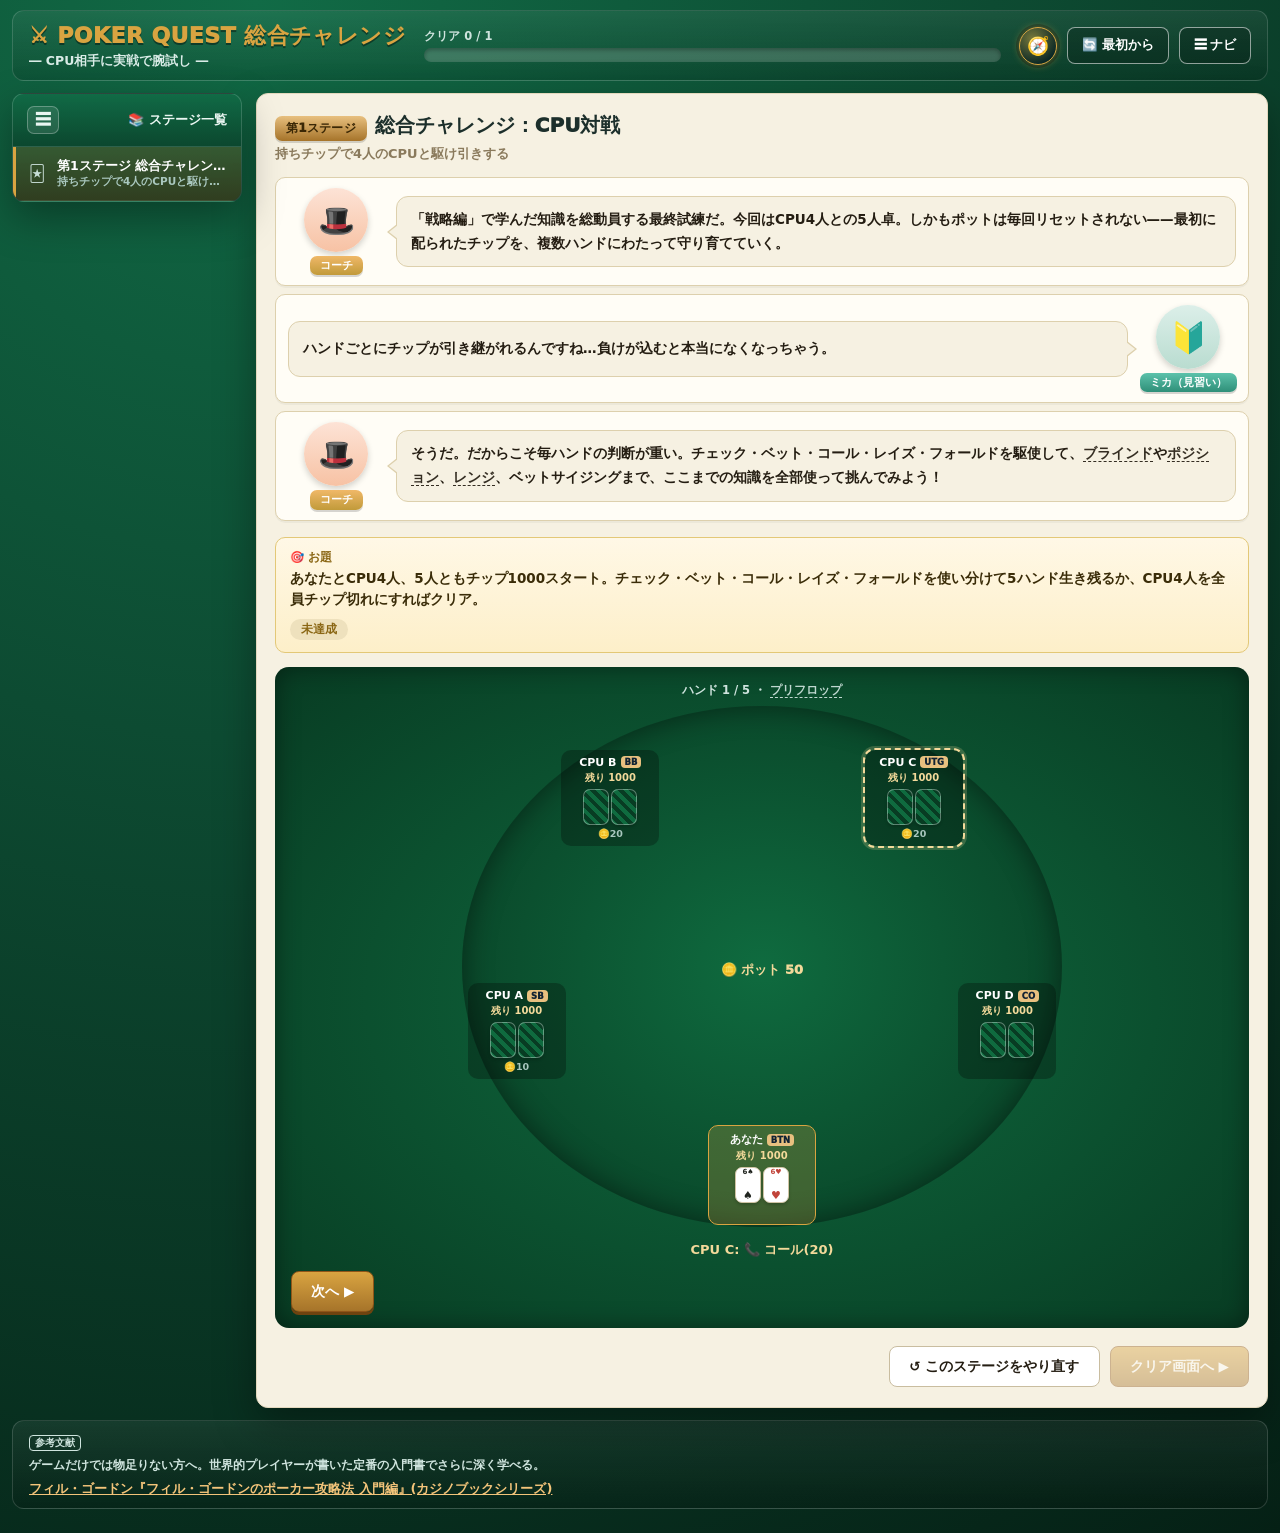
==== challenge/index.html @ eb6bc630 "fix: 手動でのフォルダ再構成に合わせて各ページのリンクを修正 rules.html→rules/index.html、strategy.html→strategy/strategy.html、 c" ====
<!DOCTYPE html>
<html lang="ja">
<head>
<meta charset="UTF-8">
<meta name="viewport" content="width=device-width, initial-scale=1.0">
<title>POKER QUEST ― 総合チャレンジ：CPU対戦 ―</title>
<!-- Google tag (gtag.js) -->
<script async src="https://www.googletagmanager.com/gtag/js?id=G-9RTQCP2HXM"></script>
<script>
  window.dataLayer = window.dataLayer || [];
  function gtag(){dataLayer.push(arguments);}
  gtag('js', new Date());
  gtag('config', 'G-9RTQCP2HXM');
</script>
<style>
*,*::before,*::after{box-sizing:border-box;margin:0;padding:0}
html{-webkit-text-size-adjust:100%;text-size-adjust:100%}
html,body{max-width:100vw;overflow-x:hidden}
:root{
  --bg1:#0d4b32;--bg2:#116b46;--bg3:#052015;
  --paper:#f6f1e2;--paper2:#fffdf6;--ink:#241d12;--muted:#8a7a5c;--line:#ddd0ad;
  --gold:#d9a441;--gold-dark:#a6742a;
  --felt:#0f6b3f;--felt-dark:#083c23;
  --ok:#2f9e5c;--ok-bg:#e6f5ec;--ok-bd:#8fd1ab;
  --ng:#c8433f;--ng-bg:#fbe9e8;--ng-bd:#e79a97;
  --cred:#c1443a;--cblack:#20241f;
  --shadow:0 16px 40px rgba(0,0,0,.35);
  --r:10px;--f:system-ui,-apple-system,"Hiragino Sans","Yu Gothic",sans-serif;
}
body{font-family:var(--f);color:var(--ink);font-weight:600;min-height:100vh;
  background:radial-gradient(circle at 20% 0%,var(--bg2) 0,var(--bg1) 40%,var(--bg3) 100%);}
.app-shell{min-height:100vh;display:flex;flex-direction:column;gap:12px;padding:10px 12px 24px;}

/* Header */
.game-header{display:flex;align-items:center;gap:18px;flex-wrap:wrap;color:#fff;padding:10px 16px;
  background:linear-gradient(180deg,rgba(255,255,255,.06),rgba(0,0,0,.14));border-radius:12px;border:1px solid rgba(255,255,255,.15)}
.brand{display:flex;flex-direction:column;gap:2px;min-width:220px}
.brand-title{font-size:22px;font-weight:950;letter-spacing:.02em;color:var(--gold);text-shadow:0 2px 0 rgba(0,0,0,.4)}
.brand-sub{font-size:12.5px;font-weight:800;color:#d9ece7}
.head-progress-wrap{flex:1;min-width:160px;display:flex;flex-direction:column;gap:4px}
.head-progress-label{font-size:11.5px;color:#cfe4de;font-weight:800}
.head-progress{height:14px;background:rgba(255,255,255,.18);border-radius:999px;overflow:hidden;box-shadow:inset 0 2px 4px rgba(0,0,0,.3)}
.head-progress-fill{height:100%;width:0;background:linear-gradient(90deg,#f3c47a,var(--gold-dark));border-radius:999px;transition:width .4s}
.head-reset{padding:9px 14px;border:1.5px solid rgba(255,255,255,.55);border-radius:8px;background:rgba(0,0,0,.2);color:#fff;font-size:12.5px;font-weight:800;cursor:pointer;white-space:nowrap}
.head-reset:hover{background:rgba(255,255,255,.12)}
a.head-reset{text-decoration:none;display:inline-flex;align-items:center}
.head-reset.home-badge{width:38px;height:38px;padding:0;border-radius:50%;justify-content:center;background:radial-gradient(circle at 35% 30%, rgba(217,164,65,.5), rgba(10,40,38,1) 75%);border:1.5px solid var(--gold);box-shadow:0 0 0 3px rgba(0,0,0,.25),0 0 10px -2px var(--gold);font-size:18px}
.head-reset.home-badge:hover{box-shadow:0 0 0 3px rgba(0,0,0,.25),0 0 16px 0 var(--gold);background:rgba(0,0,0,.12);transform:translateY(-2px) scale(1.07)}

/* Header actions (home badge / reset / nav toggle) */
.header-actions{display:flex;align-items:center;gap:10px;margin-left:auto;flex-shrink:0}

/* Layout — off-canvas drawer pattern shared with the other quest games */
.game-layout{display:grid;grid-template-columns:230px minmax(0,1fr);gap:14px;align-items:start;transition:grid-template-columns .25s ease}
.side-backdrop{display:none}

/* Sidebar */
.side-panel{background:linear-gradient(180deg,rgba(17,107,70,.92),rgba(5,32,21,.95));border:1px solid rgba(255,255,255,.16);
  border-radius:12px;box-shadow:var(--shadow);overflow:hidden;position:sticky;top:10px;transition:width .25s ease}
.side-head{padding:12px 14px;font-size:13px;font-weight:900;color:#eaf6f2;border-bottom:1px solid rgba(255,255,255,.14);
  display:flex;align-items:center;gap:8px;min-height:20px}
.side-head-text{white-space:nowrap}
.side-toggle{width:32px;height:28px;border:1px solid rgba(255,255,255,.28);border-radius:7px;background:rgba(255,255,255,.10);
  color:#eaf6f2;font-weight:950;font-size:16px;cursor:pointer;line-height:1;flex-shrink:0}
.side-list{display:flex;flex-direction:column}
.side-item{display:flex;align-items:center;gap:10px;padding:11px 14px;border-bottom:1px solid rgba(255,255,255,.09);
  color:#c8ded7;cursor:pointer;user-select:none;touch-action:manipulation;min-width:0}
.side-item:hover{background:rgba(255,255,255,.06)}
.side-item.active{background:rgba(217,164,65,.2);box-shadow:inset 3px 0 0 var(--gold)}
.side-item.locked{opacity:.45;cursor:not-allowed}
.side-icon{font-size:16px;width:20px;text-align:center;flex-shrink:0}
.side-text{min-width:0}
.side-main{font-size:12.5px;font-weight:900;line-height:1.3;color:#fff;white-space:nowrap;overflow:hidden;text-overflow:ellipsis}
.side-sub{font-size:10.5px;color:#a9c7be;margin-top:1px;white-space:nowrap;overflow:hidden;text-overflow:ellipsis}

/* collapsed (icon-rail / off-canvas) state, toggled via #app-shell.side-collapsed */
.app-shell.side-collapsed .game-layout{grid-template-columns:64px minmax(0,1fr)}
.app-shell.side-collapsed .side-panel{width:64px}
.app-shell.side-collapsed .side-head{justify-content:center;padding:8px 6px}
.app-shell.side-collapsed .side-head-text{display:none}
.app-shell.side-collapsed .side-item{justify-content:center;padding:11px 6px}
.app-shell.side-collapsed .side-item .side-text{display:none}

/* Desktop: sidebar always fully expanded regardless of toggle state */
@media(min-width:901px){
  .app-shell.side-collapsed .game-layout{grid-template-columns:230px minmax(0,1fr) !important}
  .app-shell.side-collapsed .side-panel{width:auto !important}
  .app-shell.side-collapsed .side-head{justify-content:space-between !important;padding:12px 14px !important}
  .app-shell.side-collapsed .side-head-text{display:block !important}
  .app-shell.side-collapsed .side-item{justify-content:flex-start !important;padding:11px 14px !important}
  .app-shell.side-collapsed .side-item .side-text{display:block !important}
}
/* Tablet: collapsed = icon rail */
@media(max-width:900px){
  .game-layout{grid-template-columns:64px minmax(0,1fr);gap:8px}
  .app-shell:not(.side-collapsed) .game-layout{grid-template-columns:210px minmax(0,1fr)}
  .side-panel{position:sticky;top:8px}
}
/* Mobile: collapsed = fully hidden off-canvas drawer */
@media(max-width:700px){
  .game-layout{grid-template-columns:1fr}
  .app-shell.side-collapsed .game-layout,
  .app-shell:not(.side-collapsed) .game-layout{grid-template-columns:1fr}
  .side-panel{position:fixed;top:0;left:0;width:min(82vw,300px);height:100vh;height:100dvh;
    border-radius:0;transform:translateX(-100%);transition:transform .25s ease;
    box-shadow:10px 0 30px rgba(0,0,0,.45);overflow-y:auto;z-index:80}
  .app-shell.side-collapsed .side-panel{transform:translateX(-100%)}
  .app-shell:not(.side-collapsed) .side-panel{transform:translateX(0)}
  .side-backdrop{display:none;position:fixed;inset:0;background:rgba(6,12,18,.55);z-index:70}
  .app-shell:not(.side-collapsed) .side-backdrop{display:block}
  .game-header{padding:8px 12px}
}

/* Main area */
.main-area{background:var(--paper);border:1px solid #e3d8bd;border-radius:12px;padding:18px 18px 20px;box-shadow:var(--shadow);min-height:520px}
.chapter-head{margin-bottom:12px}
.chapter-badge{display:inline-block;background:linear-gradient(#e8c07f,var(--gold-dark));color:#3a2705;border-radius:7px;
  padding:4px 11px;font-size:12px;font-weight:950;letter-spacing:.02em;margin-right:8px;box-shadow:0 2px 0 rgba(0,0,0,.15)}
.chapter-title{display:inline;font-size:20px;font-weight:950;color:#1c2f2b}
.chapter-sub{font-size:13px;color:var(--muted);margin-top:4px;font-weight:700}

/* Dialogue */
.dialogue-scene{display:flex;flex-direction:column;gap:8px;margin:14px 0 16px}
.dialog-row{display:grid;grid-template-columns:96px minmax(0,1fr);gap:12px;align-items:stretch;border:1px solid var(--line);background:var(--paper2);border-radius:10px;padding:10px 12px;box-shadow:0 2px 0 rgba(0,0,0,.04)}
.dialog-row.right{grid-template-columns:minmax(0,1fr) 96px}
.dialog-row.right .dialog-character{order:2}
.dialog-row.right .dialog-bubble{order:1}
.dialog-character{display:flex;flex-direction:column;align-items:center;justify-content:center;gap:4px;min-width:0}
.dialog-avatar{width:64px;height:64px;border-radius:50%;display:flex;align-items:center;justify-content:center;font-size:30px;box-shadow:0 3px 6px rgba(0,0,0,.18);flex-shrink:0}
.dialog-avatar.coach{background:linear-gradient(#fde3d6,#f7c2a4)}
.dialog-avatar.stu{background:linear-gradient(#dcefe9,#b9dcd0)}
.dialog-name{padding:3px 10px;border-radius:7px;color:#fff;font-weight:900;font-size:11px;line-height:1.2;box-shadow:0 2px 0 rgba(0,0,0,.16);white-space:nowrap;text-align:center}
.dialog-name.coach{background:linear-gradient(#f0b868,#c19a3a)}
.dialog-name.stu{background:linear-gradient(#5cc2ab,#2f8f78)}
.dialog-bubble{position:relative;align-self:center;background:var(--paper);border:1px solid var(--line);border-radius:12px;padding:11px 14px;color:var(--ink);font-size:13.5px;line-height:1.75;font-weight:700;min-height:56px;display:flex;flex-direction:column;justify-content:center}
.dialog-bubble::before{content:"";position:absolute;left:-10px;top:50%;transform:translateY(-50%);width:0;height:0;border-top:8px solid transparent;border-bottom:8px solid transparent;border-right:10px solid var(--line)}
.dialog-bubble::after{content:"";position:absolute;left:-8px;top:50%;transform:translateY(-50%);width:0;height:0;border-top:7px solid transparent;border-bottom:7px solid transparent;border-right:9px solid var(--paper)}
.dialog-row.right .dialog-bubble::before{left:auto;right:-10px;border-right:0;border-left:10px solid var(--line)}
.dialog-row.right .dialog-bubble::after{left:auto;right:-8px;border-right:0;border-left:9px solid var(--paper)}
@media (max-width:700px){
  .dialog-row,.dialog-row.right{grid-template-columns:74px minmax(0,1fr);padding:8px;gap:8px}
  .dialog-row.right .dialog-character{order:0}
  .dialog-row.right .dialog-bubble{order:1}
  .dialog-avatar{width:52px;height:52px;font-size:24px}
  .dialog-name{font-size:9.5px;padding:3px 7px}
  .dialog-bubble{font-size:13px;padding:9px 11px;min-height:0}
  .dialog-row.right .dialog-bubble::before{left:-10px;right:auto;border-left:0;border-right:10px solid var(--line)}
  .dialog-row.right .dialog-bubble::after{left:-8px;right:auto;border-left:0;border-right:9px solid var(--paper)}
}

/* Mission box */
.mission-box{background:linear-gradient(180deg,#fff8e6,#fdefc9);border:1px solid #e3c877;border-radius:10px;padding:12px 14px;margin-bottom:14px}
.mission-label{font-size:11.5px;font-weight:950;color:#8a6614;margin-bottom:3px}
.mission-text{font-size:13.5px;color:#3a2c08;font-weight:700;line-height:1.6}
.mission-status{display:inline-block;margin-top:8px;padding:3px 11px;border-radius:999px;font-size:11.5px;font-weight:900;
  background:#eee1bd;color:#8a6614}
.mission-status.ok{background:var(--ok-bg);color:var(--ok);border:1px solid var(--ok-bd)}

/* Stage nav / buttons */
.stage-nav{display:flex;justify-content:flex-end;gap:10px;margin-top:18px;flex-wrap:wrap}
.btn{border:1px solid #c9bda0;background:#fff;border-radius:8px;padding:.65rem 1.2rem;font-size:13.5px;cursor:pointer;
  color:var(--ink);font-family:var(--f);font-weight:800;touch-action:manipulation;-webkit-tap-highlight-color:transparent}
.btn:hover{background:#f4efe0}
.btn:disabled{opacity:.4;cursor:not-allowed}
.btn-primary{background:linear-gradient(#d9a441,#a6742a);border-color:#8f5518;color:#fff;box-shadow:0 3px 0 #6f430f}
.btn-primary:hover{opacity:.92;background:linear-gradient(#d9a441,#a6742a)}
.btn-primary:disabled{opacity:.4;cursor:not-allowed;box-shadow:none}

/* Generic choice buttons (fold/continue, ending CTAs) */
.choice-list{display:flex;flex-wrap:wrap;gap:8px;margin-top:10px}

/* Playing cards */
.hand-row{display:flex;flex-wrap:wrap;gap:6px}
.hand-block{margin-bottom:10px}
.hand-label{font-size:11px;font-weight:900;color:var(--muted);margin-bottom:5px}
.pcard{width:48px;height:66px;background:#fff;border:1px solid #cfc4a4;border-radius:7px;box-shadow:0 2px 3px rgba(0,0,0,.18);
  display:flex;flex-direction:column;justify-content:space-between;padding:4px 5px;flex-shrink:0}
.pcard-corner{font-size:12px;font-weight:900;line-height:1}
.pcard-suit-big{font-size:22px;text-align:center;line-height:1}
.pcard.red{color:var(--cred)}
.pcard.black{color:var(--cblack)}

/* CPU battle table */
.table-felt{background:radial-gradient(ellipse at center, var(--felt) 0%, var(--felt-dark) 100%);border-radius:14px;padding:16px;box-shadow:inset 0 0 24px rgba(0,0,0,.4)}
.table-felt .hand-label{color:#dff2e8}
.table-felt .pot-label{color:#f3d99a;font-size:13.5px;font-weight:950;margin-bottom:10px}
.table-felt .made-hand{color:#fff;font-size:13px;font-weight:800;margin-top:8px;background:rgba(0,0,0,.22);border-radius:8px;padding:8px 12px;display:inline-block}
.showdown-result{margin-top:10px;font-size:16px;font-weight:950;color:#fff}
.showdown-result.win{color:#8ef0b0}
.showdown-result.lose{color:#f19b96}
.showdown-result.tie{color:#f3d99a}
.step-note{font-size:13px;line-height:1.7;color:var(--ink);margin-top:10px}
.table-felt .step-note{color:#e5f2eb}
.pcard.back{background:repeating-linear-gradient(45deg,var(--felt),var(--felt) 4px,var(--felt-dark) 4px,var(--felt-dark) 8px);border-color:rgba(255,255,255,.35)}

/* Round table (persistent bankroll, 5-handed → heads-up as players bust).
   "you" is fixed at the bottom/front (angle=90°, nearest the viewer); the
   4 CPU seats are fixed in their own screen spots too — only the BTN/SB/BB
   tag on each seat rotates hand to hand, not the seat's screen position. */
.hand-progress{color:#cfe4de;font-size:11.5px;font-weight:800;margin-bottom:8px;text-align:center}
.poker-round-wrap{position:relative;width:100%;max-width:600px;aspect-ratio:1.15;margin:4px auto 14px}
.poker-round-felt{position:absolute;inset:0;border-radius:50%;background:radial-gradient(ellipse at center, var(--felt) 0%, var(--felt-dark) 100%);box-shadow:inset 0 0 30px rgba(0,0,0,.45)}
.poker-round-center{position:absolute;left:50%;top:50%;transform:translate(-50%,-50%);text-align:center;width:70%}
.poker-round-center .hand-row{justify-content:center;margin-bottom:6px}
.poker-round-center .pcard{width:32px;height:44px;padding:2px 3px}
.poker-round-center .pcard-corner{font-size:8px}
.poker-round-center .pcard-suit-big{font-size:14px}
.poker-round-pot{color:#f3d99a;font-size:13px;font-weight:950}
.oval-seat{position:absolute;transform:translate(-50%,-50%);background:rgba(0,0,0,.28);border-radius:10px;padding:6px 8px;min-width:98px;max-width:112px;text-align:center;transition:opacity .2s}
.oval-seat.folded{opacity:.4}
.oval-seat.busted{opacity:.3}
.oval-seat.you{background:rgba(217,164,65,.25);border:1px solid var(--gold);min-width:108px}
.oval-seat.turn{outline:2px dashed #f3d99a;box-shadow:0 0 0 4px rgba(243,217,154,.2)}
.oval-seat.winner{outline:2px solid #8ef0b0;box-shadow:0 0 0 5px rgba(142,240,176,.3)}
.oval-seat-name{color:#fff;font-size:11px;font-weight:900;margin-bottom:2px;display:flex;align-items:center;justify-content:center;gap:4px;white-space:nowrap}
.oval-seat-pos{display:inline-block;font-size:8.5px;font-weight:950;color:#123;background:#e8c07f;border-radius:4px;padding:1px 4px}
.oval-seat-stack{color:#f3d99a;font-size:10px;font-weight:800;margin-bottom:4px}
.oval-seat-cards{display:flex;gap:2px;justify-content:center;margin-bottom:3px}
.oval-seat-cards .pcard{width:26px;height:36px;padding:1px 2px}
.oval-seat-cards .pcard-corner{font-size:7px}
.oval-seat-cards .pcard-suit-big{font-size:11px}
.oval-seat-tag{display:inline-block;font-size:8.5px;font-weight:950;color:#123;background:#8ef0b0;border-radius:5px;padding:1px 6px}
.oval-seat-tag.fold{background:#7a3530;color:#fff}
.oval-seat-tag.allin{background:#8b3fae;color:#fff}
.oval-seat-bet{font-size:9.5px;color:#a9c7be;margin-top:3px;min-height:12px}
.current-action-banner{text-align:center;font-size:13px;font-weight:800;color:#f3d99a;min-height:20px;margin-bottom:8px}
@media(max-width:480px){
  .oval-seat{min-width:74px;max-width:86px;padding:4px 5px}
  .oval-seat.you{min-width:82px}
  .oval-seat-name{font-size:9.5px}
  .oval-seat-cards .pcard{width:20px;height:28px}
  .oval-seat-cards .pcard-corner{font-size:6px}
  .oval-seat-cards .pcard-suit-big{font-size:9px}
}

/* Ending */
.ending{text-align:center;padding:20px 10px}
.ending h2{font-size:22px;margin-bottom:14px;color:#1c2f2b}
.ending p{font-size:13.5px;line-height:1.8;color:#3a2c08;margin-bottom:16px}

/* Book recommendation */
#book-recommend{background:linear-gradient(180deg,rgba(255,255,255,.06),rgba(0,0,0,.14));border:1px solid rgba(255,255,255,.15);border-radius:12px;padding:10px 16px}
.book-recommend-label{display:inline-block;font-size:10px;font-weight:900;color:#cfe4de;border:1px solid #cfe4de;border-radius:4px;padding:0 5px;margin:0 0 6px}
.book-recommend-lead{font-size:12px;color:#cfe4de;margin:0 0 4px;font-weight:700}
#book-recommend a{font-size:13px;color:#f3c47a;font-weight:900;text-decoration:underline}

/* Glossary: clickable jargon terms + popover definition */
.glossary-term{border-bottom:1.5px dashed currentColor;opacity:.92;cursor:help;touch-action:manipulation}
.glossary-term:hover,.glossary-term:active{background:rgba(217,164,65,.22);border-radius:2px}
#glossary-tooltip{position:fixed;z-index:300;max-width:280px;background:#1c2f2b;color:#fff;border:1px solid var(--gold);
  border-radius:8px;padding:10px 30px 10px 12px;font-size:12.5px;line-height:1.6;box-shadow:0 8px 24px rgba(0,0,0,.45);
  display:none}
#glossary-tooltip.show{display:block}
#glossary-tooltip .gt-term{font-weight:950;color:var(--gold);margin-bottom:4px;font-size:12.5px}
#glossary-tooltip .gt-def{color:#eaf6f2}
#glossary-tooltip .gt-close{position:absolute;top:4px;right:6px;width:22px;height:22px;cursor:pointer;color:#cfe4de;
  font-size:14px;background:none;border:none;font-family:inherit}
</style>
</head>
<body>
<div class="app-shell side-collapsed" id="app-shell">
  <header class="game-header">
    <div class="brand">
      <div class="brand-title">⚔️ POKER QUEST 総合チャレンジ</div>
      <div class="brand-sub">― CPU相手に実戦で腕試し ―</div>
    </div>
    <div class="head-progress-wrap">
      <div class="head-progress-label" id="progress-label">クリア 0 / 1</div>
      <div class="head-progress"><div class="head-progress-fill" id="progress-fill"></div></div>
    </div>
    <div class="header-actions">
      <a class="head-reset home-badge" href="../index.html" title="ポーカークエスト目次へ" aria-label="ポーカークエスト目次へ">🧭</a>
      <button class="head-reset" id="btn-reset-all">🔄 最初から</button>
      <button class="head-reset" id="head-nav-toggle" title="ステージ一覧の表示切替">☰ ナビ</button>
    </div>
  </header>

  <div class="game-layout">
    <div class="side-backdrop" id="side-backdrop"></div>
    <aside class="side-panel">
      <div class="side-head">
        <button class="side-toggle" id="sidebar-toggle" title="ステージ一覧の表示切替" aria-label="ステージ一覧の表示切替">☰</button>
        <span class="side-head-text">📚 ステージ一覧</span>
      </div>
      <div class="side-list" id="side-list"></div>
    </aside>
    <main class="main-area" id="main-area"></main>
  </div>

  <div id="book-recommend"></div>
</div>

<script>
'use strict';

/* =====================================================================
   utilities
   ===================================================================== */
function qs(sel, root){ return (root||document).querySelector(sel); }
function escapeHtml(s){ return String(s).replace(/&/g,'&amp;').replace(/</g,'&lt;').replace(/>/g,'&gt;'); }
function randInt(min,max){ return min + Math.floor(Math.random()*(max-min+1)); }
function pick(arr){ return arr[randInt(0,arr.length-1)]; }
function shuffleArr(arr){ const a=[...arr]; for(let i=a.length-1;i>0;i--){ const j=randInt(0,i); [a[i],a[j]]=[a[j],a[i]]; } return a; }
function sampleN(arr,n){ return shuffleArr(arr).slice(0,n); }

/* =====================================================================
   glossary: tap a jargon term anywhere in the page to see its definition.
   linkGlossaryIn() walks the rendered text of a container and wraps any
   matching term in a clickable span; a single delegated click listener
   (set up once at boot) shows a positioned tooltip. Re-running
   linkGlossaryIn on already-linked content is a no-op (it skips text
   nodes whose ancestor is already a .glossary-term), so callers can
   call it freely after every re-render without worrying about double-wrapping.
   ===================================================================== */
const GLOSSARY = {
  'ホールカード': '自分だけに配られる、他のプレイヤーには見せない2枚の手札。',
  'コミュニティカード': 'テーブル中央に公開される、全員で共有するカード(フロップ3枚+ターン1枚+リバー1枚の計5枚)。',
  'プリフロップ': 'ホールカードが配られた直後、コミュニティカードがまだ1枚も公開されていない最初のベッティングラウンド。手札2枚だけを頼りに判断する。',
  'ポストフロップ': 'フロップが公開されて以降の総称。フロップ・ターン・リバーの3つのベッティングラウンドをまとめてこう呼ぶ。手札に加えて公開されたコミュニティカードの情報も使って判断できる。',
  'フロップ': '最初に公開される3枚のコミュニティカード。ここから2回目のベッティングラウンドが始まる。',
  'ターン': 'フロップの次に公開される4枚目のコミュニティカード。',
  'リバー': '最後に公開される5枚目のコミュニティカード。',
  'ショーダウン': '最後まで残ったプレイヤー同士でカードを見せ合い、役の強さを比べること。',
  'キッカー': '役の直接の構成には使わない、残りのカード。同じ役同士の勝敗を決める材料になる。',
  'スーテッド': '2枚の手札が同じスート(マーク)であること。役や強さの計算にプラスに働く。',
  'コネクター': '2枚の手札の数字が連続していること(例：9と8)。ストレートを狙いやすい。',
  'ブラインド': 'プリフロップで強制的に賭けさせられる少額のベット。',
  'スモールブラインド': 'ブラインドのうち少ない方の額。ボタンの次に座る人が払う。',
  'ビッグブラインド': 'ブラインドのうち多い方の額。スモールブラインドの次に座る人が払う。',
  'オールイン': '残っているチップをすべて賭けること。それ以上は賭けようがない。',
  'メインポット': 'オールインが起きたとき、参加者全員が獲得資格を持つポットの部分。',
  'サイドポット': 'オールインした人より多く賭けた人たちだけが獲得資格を持つ、追加のポット。',
  'ポジション': 'テーブル上の座席の位置。行動する順番と、得られる情報量を左右する。',
  'ボタン': 'ディーラー役を示す印。この位置にいる人は、フロップ以降は常に最後に行動できる。',
  'アウツ': '今の手札を、より強い役に完成させてくれる残りのカードの枚数。',
  'ドロー': '役があと少しで完成しそうな、未完成の状態。',
  'ポットオッズ': 'コールに必要な金額と、獲得できるポットの大きさの比率から計算する「必要勝率」。',
  'エクイティ': '今の時点での、自分が最終的に勝てる見込みの確率。',
  '期待値': '長期的に見たときの、平均的な損得の見込み。プラスなら得(+EV)、マイナスなら損(-EV)。',
  'レンジ': '相手が持っている可能性のある手札の範囲(分布)。1つの手に決め打ちしない考え方。',
  'ハンドリーディング': '相手の行動から、持っている手札のレンジを読み取る技術。',
  'ブラフ': '弱い手なのに強い手のふりをして、相手を降ろさせるための賭け方。',
};
const GLOSSARY_REGEX = new RegExp('(' + Object.keys(GLOSSARY).sort((a,b)=>b.length-a.length).map(t=>t.replace(/[.*+?^${}()|[\]\\]/g,'\\$&')).join('|') + ')');
function linkGlossaryIn(root){
  if(!root) return;
  const walker = document.createTreeWalker(root, NodeFilter.SHOW_TEXT);
  const targets = [];
  let node;
  while((node = walker.nextNode())){
    if(!node.nodeValue || !GLOSSARY_REGEX.test(node.nodeValue)) continue;
    let el = node.parentElement, skip = false;
    while(el && el!==root){
      if(el.tagName==='BUTTON' || el.tagName==='H2' || el.classList.contains('glossary-term') || el.classList.contains('choice-btn') || el.classList.contains('chapter-title')){ skip = true; break; }
      el = el.parentElement;
    }
    if(!skip) targets.push(node);
  }
  targets.forEach(textNode=>{
    const parts = textNode.nodeValue.split(GLOSSARY_REGEX);
    if(parts.length<=1) return;
    // Wrap everything in a single inline <span> (not a bare DocumentFragment) so
    // that replacing the one original text node still leaves exactly one child
    // in the parent — this matters because several containers in this app use
    // display:flex (e.g. .dialog-bubble), where multiple top-level sibling
    // nodes would each become their own flex item and stack on separate lines.
    const wrap = document.createElement('span');
    parts.forEach((part,i)=>{
      if(!part) return;
      if(i%2===1){
        const span = document.createElement('span');
        span.className = 'glossary-term';
        span.textContent = part;
        span.dataset.term = part;
        wrap.appendChild(span);
      } else {
        wrap.appendChild(document.createTextNode(part));
      }
    });
    textNode.parentNode.replaceChild(wrap, textNode);
  });
}
function showGlossaryTooltip(span){
  const def = GLOSSARY[span.dataset.term];
  if(!def) return;
  let tip = document.getElementById('glossary-tooltip');
  if(!tip){
    tip = document.createElement('div');
    tip.id = 'glossary-tooltip';
    tip.innerHTML = '<button class="gt-close" aria-label="閉じる">✕</button><div class="gt-term"></div><div class="gt-def"></div>';
    document.body.appendChild(tip);
    tip.querySelector('.gt-close').addEventListener('click', (e)=>{ e.stopPropagation(); hideGlossaryTooltip(); });
  }
  tip.querySelector('.gt-term').textContent = span.dataset.term;
  tip.querySelector('.gt-def').textContent = def;
  tip.classList.remove('show'); tip.style.visibility = 'hidden'; tip.classList.add('show');
  const rect = span.getBoundingClientRect();
  const tw = tip.offsetWidth, th = tip.offsetHeight;
  let left = rect.left, top = rect.bottom + 6;
  if(left + tw > window.innerWidth - 8) left = window.innerWidth - tw - 8;
  if(left < 8) left = 8;
  if(top + th > window.innerHeight - 8) top = rect.top - th - 6;
  if(top < 8) top = 8;
  tip.style.left = left + 'px';
  tip.style.top = top + 'px';
  tip.style.visibility = '';
}
function hideGlossaryTooltip(){
  const tip = document.getElementById('glossary-tooltip');
  if(tip) tip.classList.remove('show');
}
document.addEventListener('click', (e)=>{
  const term = e.target.closest('.glossary-term');
  if(term){ e.stopPropagation(); showGlossaryTooltip(term); return; }
  if(!e.target.closest('#glossary-tooltip')) hideGlossaryTooltip();
});

/* =====================================================================
   card model
   ===================================================================== */
const SUITS = ['s','h','d','c'];
const SUIT_SYMBOL = {s:'♠',h:'♥',d:'♦',c:'♣'};
function mkCard(rank,suit){ return {rank,suit}; }
function rankLabel(r){ return r===14?'A': r===13?'K': r===12?'Q': r===11?'J': String(r); }
function cardHtml(card){
  const red = card.suit==='h'||card.suit==='d';
  return `<div class="pcard ${red?'red':'black'}"><div class="pcard-corner">${rankLabel(card.rank)}${SUIT_SYMBOL[card.suit]}</div><div class="pcard-suit-big">${SUIT_SYMBOL[card.suit]}</div></div>`;
}
function freshDeck(){ const d=[]; SUITS.forEach(s=>{ for(let r=2;r<=14;r++) d.push(mkCard(r,s)); }); return d; }

/* =====================================================================
   hand evaluator (verified against brute-force outs counting & many
   randomized category checks before shipping)
   ===================================================================== */
function evaluate5(cards){
  const ranksSorted = cards.map(c=>c.rank).sort((a,b)=>b-a);
  const suits = cards.map(c=>c.suit);
  const isFlush = suits.every(s=>s===suits[0]);
  const uniqueRanks = [...new Set(ranksSorted)];
  let isStraight=false, straightHigh=0;
  if(uniqueRanks.length===5){
    if(uniqueRanks[0]-uniqueRanks[4]===4){ isStraight=true; straightHigh=uniqueRanks[0]; }
    else if(JSON.stringify(uniqueRanks)===JSON.stringify([14,5,4,3,2])){ isStraight=true; straightHigh=5; }
  }
  const counts = {};
  ranksSorted.forEach(r=>counts[r]=(counts[r]||0)+1);
  const groups = Object.entries(counts).map(([r,c])=>({rank:Number(r),count:c}))
     .sort((a,b)=> b.count-a.count || b.rank-a.rank);

  if(isStraight && isFlush) return {cat:8, tie:[straightHigh]};
  if(groups[0].count===4) return {cat:7, tie:[groups[0].rank, groups[1].rank]};
  if(groups[0].count===3 && groups[1] && groups[1].count>=2) return {cat:6, tie:[groups[0].rank, groups[1].rank]};
  if(isFlush) return {cat:5, tie:ranksSorted};
  if(isStraight) return {cat:4, tie:[straightHigh]};
  if(groups[0].count===3) return {cat:3, tie:[groups[0].rank, ...groups.slice(1).map(g=>g.rank)]};
  if(groups[0].count===2 && groups[1] && groups[1].count===2){
    const kicker = groups[2].rank;
    return {cat:2, tie:[groups[0].rank, groups[1].rank, kicker]};
  }
  if(groups[0].count===2) return {cat:1, tie:[groups[0].rank, ...groups.slice(1).map(g=>g.rank)]};
  return {cat:0, tie:ranksSorted};
}
function compareEval(a,b){
  if(a.cat!==b.cat) return a.cat-b.cat;
  for(let i=0;i<Math.max(a.tie.length,b.tie.length);i++){
    const av=a.tie[i]||0, bv=b.tie[i]||0;
    if(av!==bv) return av-bv;
  }
  return 0;
}
function kCombinations(arr, k){
  const results=[];
  function helper(start, combo){
    if(combo.length===k){ results.push([...combo]); return; }
    for(let i=start;i<arr.length;i++){ combo.push(arr[i]); helper(i+1,combo); combo.pop(); }
  }
  helper(0,[]);
  return results;
}
function bestOf(cards){
  const combos = cards.length===5 ? [cards] : kCombinations(cards,5);
  let best=null, bestCombo=null;
  combos.forEach(c=>{ const e=evaluate5(c); if(!best || compareEval(e,best)>0){ best=e; bestCombo=c; } });
  return {eval:best, cards:bestCombo};
}
const CAT_NAMES = ['ハイカード','ワンペア','ツーペア','スリーカード','ストレート','フラッシュ','フルハウス','フォーカード','ストレートフラッシュ'];
function catDisplayName(ev){ return (ev.cat===8 && ev.tie[0]===14) ? 'ロイヤルフラッシュ' : CAT_NAMES[ev.cat]; }

/* =====================================================================
   dialogue renderer
   ===================================================================== */
function renderDialogue(lines){
  return lines.map(l=>{
    const isStu = l.who === 'stu';
    const icon = l.who==='coach' ? '🎩' : '🔰';
    const name = l.who==='coach' ? 'コーチ' : 'ミカ（見習い）';
    return `<div class="dialog-row${isStu?' right':''}">
      <div class="dialog-character"><div class="dialog-avatar ${l.who}">${icon}</div><div class="dialog-name ${l.who}">${name}</div></div>
      <div class="dialog-bubble">${l.text}</div>
    </div>`;
  }).join('');
}

/* =====================================================================
   Stage: 総合チャレンジ：CPU対戦 (interactive, non-MCQ)
   ===================================================================== */
/* =====================================================================
   betting engine (3-handed with persistent bankroll → heads-up once a
   CPU busts). Core logic verified headlessly (side-pot math + a 300-session
   random-action stress test for chip conservation / termination) before
   wiring up this UI — see scratchpad/betting-engine-full.js.
   ===================================================================== */
const ALL_KEYS = ['you','cpu1','cpu2','cpu3','cpu4'];
const PLAYER_NAMES = {you:'あなた', cpu1:'CPU A', cpu2:'CPU B', cpu3:'CPU C', cpu4:'CPU D'};
const SB_AMOUNT = 10, BB_AMOUNT = 20, TARGET_HANDS = 5, START_STACK = 1000;
const STREET_LABEL = {preflop:'プリフロップ', flop:'フロップ', turn:'ターン', river:'リバー'};
// "you" fixed at the bottom/front (90°); the 4 CPU seats fixed clockwise
// around the rest of the circle. Only the BTN/SB/BB/UTG/CO tag moves.
const KEY_ANGLES = {you:90, cpu1:162, cpu2:234, cpu3:306, cpu4:18};
const EXTRA_POS_LABELS = {1:['CO'], 2:['UTG','CO'], 3:['UTG','MP','CO']};

// General n-handed action order (n = players still in this hand's seating,
// i.e. alive.length). Preflop starts left of BB, ends at BB (the "option"
// seat); postflop always starts at SB and ends at BTN. n===2 is the
// heads-up special case: BTN also posts SB and acts first preflop, while
// BB acts first postflop.
function preflopOrder(alive, btnIdx, sbIdx, bbIdx, n){
  if(n===2) return [alive[sbIdx], alive[bbIdx]];
  const order=[];
  for(let i=1;i<=n;i++) order.push(alive[(bbIdx+i)%n]);
  return order;
}
function postflopOrder(alive, btnIdx, sbIdx, bbIdx, n){
  if(n===2) return [alive[bbIdx], alive[sbIdx]];
  const order=[];
  for(let i=0;i<n;i++) order.push(alive[(sbIdx+i)%n]);
  return order;
}
function positionTags(alive, btnIdx, sbIdx, bbIdx, n){
  const tags = {};
  alive.forEach(k=> tags[k]='');
  tags[alive[btnIdx]] = 'BTN';
  if(n>=2) tags[alive[sbIdx]] = n===2 ? 'BTN・SB' : 'SB';
  if(n>=3) tags[alive[bbIdx]] = 'BB';
  if(n===2){ tags[alive[bbIdx]] = 'BB'; return tags; }
  const extras = [];
  for(let i=1;i<=n;i++){
    const k = alive[(bbIdx+i)%n];
    if(k!==alive[btnIdx] && k!==alive[sbIdx] && k!==alive[bbIdx]) extras.push(k);
  }
  (EXTRA_POS_LABELS[extras.length]||[]).forEach((lab,i)=> tags[extras[i]]=lab);
  return tags;
}

function ovalSeatStyle(key){
  const rad = KEY_ANGLES[key] * Math.PI/180;
  const x = 50 + 43*Math.cos(rad);
  const y = 50 + 40*Math.sin(rad);
  return `left:${x}%;top:${y}%`;
}

function computePots(committed, foldedSet, aliveKeys){
  const keys = aliveKeys.filter(k=>committed[k]>0);
  const levels = [...new Set(keys.map(k=>committed[k]))].sort((a,b)=>a-b);
  let prevLevel = 0;
  const pots = [];
  levels.forEach(level=>{
    const contributors = keys.filter(k=>committed[k]>=level);
    const tierAmount = (level - prevLevel) * contributors.length;
    if(tierAmount>0){
      const eligible = contributors.filter(k=>!foldedSet.has(k));
      if(eligible.length>0) pots.push({amount:tierAmount, eligible});
      else if(pots.length>0) pots[pots.length-1].amount += tierAmount;
      else pots.push({amount:tierAmount, eligible:[]});
    }
    prevLevel = level;
  });
  return pots;
}

function buildFinal(root, ctx){
  let bankroll, btnKey, handsPlayed, H, lastActionMsg, lastActorKey, gameOver;

  function playersAlive(){ return ALL_KEYS.filter(k=>bankroll[k]>0); }
  function zeroMap(keys){ const m={}; keys.forEach(k=>m[k]=0); return m; }

  function initSession(){
    bankroll = zeroMap(ALL_KEYS);
    ALL_KEYS.forEach(k=> bankroll[k]=START_STACK);
    btnKey = 'you';
    handsPlayed = 0;
    gameOver = false;
    startNewHand();
  }

  function startNewHand(){
    const alive = playersAlive();
    const n = alive.length;
    const btnIdx = alive.indexOf(btnKey);
    const sbIdx = n===2 ? btnIdx : (btnIdx+1)%n;
    const bbIdx = n===2 ? (btnIdx+1)%2 : (btnIdx+2)%n;
    const sbKey = alive[sbIdx], bbKey = alive[bbIdx];
    const deck = shuffleArr(freshDeck());
    const hole = {};
    alive.forEach(k=> hole[k]=[deck.pop(), deck.pop()]);
    const committed = zeroMap(ALL_KEYS);
    const folded = new Set();
    const allIn = new Set();
    const stackOf = k => bankroll[k]-committed[k];
    const post = (k,amt)=>{ const pay=Math.min(amt, stackOf(k)); committed[k]+=pay; if(stackOf(k)===0) allIn.add(k); };
    post(sbKey, SB_AMOUNT); post(bbKey, BB_AMOUNT);
    H = {
      alive, n, btnKey, sbKey, bbKey, hole, board:[], deck, committed, folded, allIn,
      street:'preflop',
      streetCommitted: {...committed},
      currentBet: Math.max(committed[sbKey], committed[bbKey]),
      order: preflopOrder(alive, btnIdx, sbIdx, bbIdx, n),
      posTags: positionTags(alive, btnIdx, sbIdx, bbIdx, n),
      turnPtr: 0,
      acted: new Set(),
    };
    lastActionMsg = `ハンド${handsPlayed+1}開始。${PLAYER_NAMES[sbKey]}がSB(${committed[sbKey]})、${PLAYER_NAMES[bbKey]}がBB(${committed[bbKey]})を払った。`;
    lastActorKey = null;
    step();
  }

  function activeKeys(){ return H.alive.filter(k=>!H.folded.has(k)); }
  function playableKeys(){ return activeKeys().filter(k=>!H.allIn.has(k)); }
  function stackOf(k){ return bankroll[k]-H.committed[k]; }

  function streetResolved(){
    const remaining = playableKeys();
    if(activeKeys().length<=1) return true;
    if(remaining.length===0) return true;
    return remaining.every(k=>H.streetCommitted[k]===H.currentBet) && remaining.every(k=>H.acted.has(k));
  }

  function potAfterCall(key){
    const toCall = H.currentBet - H.streetCommitted[key];
    return ALL_KEYS.reduce((s,k)=>s+H.committed[k],0) + Math.max(toCall,0);
  }

  function applyAction(key, decision){
    const stack = stackOf(key);
    const toCall = H.currentBet - H.streetCommitted[key];
    if(decision.action==='fold'){ H.folded.add(key); H.acted.add(key); return `${PLAYER_NAMES[key]}: 🏳️ フォールド`; }
    if(decision.action==='check'){ H.acted.add(key); return `${PLAYER_NAMES[key]}: ✅ チェック`; }
    if(decision.action==='call'){
      const pay = Math.min(toCall, stack);
      H.committed[key]+=pay; H.streetCommitted[key]+=pay;
      if(stackOf(key)===0) H.allIn.add(key);
      H.acted.add(key);
      return `${PLAYER_NAMES[key]}: 📞 コール(${pay})`;
    }
    const desiredAdd = Math.round(potAfterCall(key) * decision.size);
    const desiredStreetTotal = H.streetCommitted[key] + toCall + desiredAdd;
    const maxStreetTotal = stack + H.streetCommitted[key];
    const newStreetTotal = Math.min(desiredStreetTotal, maxStreetTotal);
    const pay = newStreetTotal - H.streetCommitted[key];
    H.committed[key]+=pay; H.streetCommitted[key]+=pay;
    H.currentBet = newStreetTotal;
    if(stackOf(key)===0) H.allIn.add(key);
    H.acted.clear(); H.acted.add(key);
    const verb = decision.action==='bet' ? 'ベット' : 'レイズ';
    return `${PLAYER_NAMES[key]}: ⬆️ ${verb}(${pay}) 合計${newStreetTotal}${stackOf(key)===0?'・オールイン':''}`;
  }

  function cpuDecide(key){
    const stack = stackOf(key);
    const toCall = H.currentBet - H.streetCommitted[key];
    let strength;
    if(H.board.length===0){
      const [a,b] = H.hole[key];
      const hi=Math.max(a.rank,b.rank), lo=Math.min(a.rank,b.rank);
      let s = hi/14*0.6;
      if(a.rank===b.rank) s += 0.35;
      if(a.suit===b.suit) s += 0.08;
      if(hi-lo<=2) s += 0.05;
      strength = Math.min(s,1);
    } else {
      strength = bestOf([...H.hole[key], ...H.board]).eval.cat/8;
    }
    if(Math.random()<0.12) strength = Math.min(strength+0.4, 1); // occasional bluff
    const potNow = ALL_KEYS.reduce((s,k)=>s+H.committed[k],0);
    if(toCall<=0){
      if(strength>0.55 && Math.random()<0.65 && stack>0) return {action:'bet', size: Math.random()<0.5?0.5:1};
      return {action:'check'};
    }
    if(stack<=toCall){
      return (strength>0.15 || toCall <= 0.15*potNow) ? {action:'call'} : {action:'fold'};
    }
    if(strength<0.22 && toCall > 0.12*potNow) return {action:'fold'};
    if(strength>0.62 && stack>toCall && Math.random()<0.5) return {action:'raise', size: Math.random()<0.5?0.5:1};
    return {action:'call'};
  }

  function youOptions(){
    const toCall = H.currentBet - H.streetCommitted.you;
    const stack = stackOf('you');
    const opts = [];
    if(toCall<=0){
      opts.push({label:'✅ チェック', decision:{action:'check'}});
      if(stack>0){
        [0.5,1].forEach(size=>{
          const amt = Math.min(Math.round(potAfterCall('you')*size), stack);
          opts.push({label:`💰 ベット: ${size===0.5?'1/2ポット':'ポット'} (${amt})`, decision:{action:'bet', size}});
        });
      }
    } else {
      const callAmt = Math.min(toCall, stack);
      opts.push({label:'🏳️ フォールド', decision:{action:'fold'}});
      opts.push({label: callAmt<toCall ? `📞 オールイン・コール(${callAmt})` : `📞 コール(${callAmt})`, decision:{action:'call'}});
      if(stack>toCall){
        [0.5,1].forEach(size=>{
          const amt = Math.min(H.streetCommitted.you+toCall+Math.round(potAfterCall('you')*size), stack+H.streetCommitted.you) - H.streetCommitted.you;
          opts.push({label:`⬆️ レイズ: ${size===0.5?'1/2ポット':'ポット'} (合計${H.streetCommitted.you+amt})`, decision:{action:'raise', size}});
        });
      }
    }
    return opts;
  }

  function nextStreetName(s){ return {preflop:'flop', flop:'turn', turn:'river'}[s]; }
  function dealCount(s){ return {preflop:3, flop:1, turn:1}[s]; }

  function step(){
    if(activeKeys().length<=1){ resolveFoldOut(); return; }
    if(streetResolved()){
      if(H.street==='river' || playableKeys().length<=1){ resolveShowdown(); return; }
      const nxt = nextStreetName(H.street);
      for(let i=0;i<dealCount(H.street);i++) H.board.push(H.deck.pop());
      H.street = nxt;
      H.streetCommitted = zeroMap(ALL_KEYS);
      H.currentBet = 0;
      H.acted = new Set();
      H.order = postflopOrder(H.alive, H.alive.indexOf(H.btnKey), H.alive.indexOf(H.sbKey), H.alive.indexOf(H.bbKey), H.n);
      H.turnPtr = 0;
      lastActionMsg = `── ${STREET_LABEL[H.street]} ──`;
      lastActorKey = null;
      render({paused:true});
      return;
    }
    let k;
    for(let tries=0; tries<10; tries++){
      const cand = H.order[H.turnPtr % H.order.length];
      H.turnPtr++;
      if(!H.folded.has(cand) && !H.allIn.has(cand)){ k = cand; break; }
    }
    if(k==='you'){ render({paused:false}); return; }
    const decision = cpuDecide(k);
    lastActionMsg = applyAction(k, decision);
    lastActorKey = k;
    render({paused:true});
  }

  function resolveFoldOut(){
    const winner = activeKeys()[0];
    const pots = computePots(H.committed, H.folded, H.alive);
    ALL_KEYS.forEach(k=> bankroll[k]-=H.committed[k]);
    pots.forEach(p=>{ if(p.eligible.length) bankroll[p.eligible[0]]+=p.amount; });
    lastActionMsg = `${PLAYER_NAMES[winner]}以外が全員フォールド。${PLAYER_NAMES[winner]}がポットを獲得。`;
    lastActorKey = null;
    afterHandEnds({folded:true, winner});
  }

  function resolveShowdown(){
    while(H.board.length<5) H.board.push(H.deck.pop());
    const evals = {};
    activeKeys().forEach(k=> evals[k]=bestOf([...H.hole[k], ...H.board]).eval);
    const pots = computePots(H.committed, H.folded, H.alive);
    ALL_KEYS.forEach(k=> bankroll[k]-=H.committed[k]);
    const potResults = [];
    pots.forEach(p=>{
      if(!p.eligible.length) return;
      let best=null, winners=[];
      p.eligible.forEach(k=>{
        if(!best || compareEval(evals[k],best)>0){ best=evals[k]; winners=[k]; }
        else if(compareEval(evals[k],best)===0){ winners.push(k); }
      });
      const share = Math.floor(p.amount/winners.length);
      winners.forEach(w=> bankroll[w]+=share);
      bankroll[winners[0]] += p.amount - share*winners.length;
      potResults.push({amount:p.amount, winners});
    });
    afterHandEnds({folded:false, evals, potResults});
  }

  function afterHandEnds(resultInfo){
    handsPlayed++;
    render({paused:true, resultInfo});
  }

  function seatHtml(key, isTurn, reveal, isWinner){
    const alive = bankroll[key]>0;
    const cls = ['oval-seat'];
    if(key==='you') cls.push('you');
    if(!alive) cls.push('busted');
    else if(H.alive.includes(key) && H.folded.has(key)) cls.push('folded');
    if(isTurn) cls.push('turn');
    if(isWinner) cls.push('winner');
    const posTag = alive && H.alive.includes(key) ? (H.posTags[key]||'') : '';
    const showFace = key==='you' || (reveal && H.alive.includes(key) && !H.folded.has(key));
    // Your own folded hand stays visible (dimmed via the seat's .folded opacity)
    // so you can still see what you gave up; other players' folded hands stay
    // hidden/mucked, matching real poker.
    const cardsHidden = !alive || !H.alive.includes(key) || (H.folded.has(key) && key!=='you');
    const cardsHtml = cardsHidden ? '' : (H.hole[key]||[]).map(c=> showFace ? cardHtml(c) : '<div class="pcard back"></div>').join('');
    const tag = !alive ? ''
      : H.folded.has(key) ? '<span class="oval-seat-tag fold">フォールド</span>'
      : H.allIn.has(key) ? '<span class="oval-seat-tag allin">オールイン</span>' : '';
    const betAmt = (alive && H.streetCommitted[key]>0) ? `🪙${H.streetCommitted[key]}` : '';
    return `<div class="${cls.join(' ')}" style="${ovalSeatStyle(key)}">
      <div class="oval-seat-name">${PLAYER_NAMES[key]}${posTag?`<span class="oval-seat-pos">${posTag}</span>`:''}</div>
      <div class="oval-seat-stack">${alive ? `残り ${bankroll[key]}` : '💥 チップ切れ'}</div>
      <div class="oval-seat-cards">${cardsHtml}</div>
      <div>${tag}</div>
      <div class="oval-seat-bet">${betAmt}</div>
    </div>`;
  }

  function render(opts){
    opts = opts || {};
    const turnKey = (!opts.resultInfo && !opts.paused) ? 'you' : null;
    const highlightKey = opts.resultInfo ? null : (turnKey || lastActorKey);
    const potNow = ALL_KEYS.reduce((s,k)=>s+H.committed[k],0);
    const reveal = !!(opts.resultInfo && !opts.resultInfo.folded);
    const winnerKeys = new Set();
    if(opts.resultInfo){
      if(opts.resultInfo.folded) winnerKeys.add(opts.resultInfo.winner);
      else opts.resultInfo.potResults.forEach(p=> p.winners.forEach(w=> winnerKeys.add(w)));
    }
    const seatsHtml = ALL_KEYS.map(k=> seatHtml(k, highlightKey===k, reveal, winnerKeys.has(k))).join('');
    const centerHtml = `<div class="poker-round-center">
        <div class="hand-row">${H.board.map(cardHtml).join('') || ''}</div>
        <div class="poker-round-pot">🪙 ポット ${potNow}</div>
      </div>`;

    let controlsHtml = '';
    if(opts.resultInfo){
      const r = opts.resultInfo;
      let summary;
      if(r.folded){
        summary = `<div class="made-hand">🏁 ${PLAYER_NAMES[r.winner]}の勝ち(不戦勝) ／ ポット ${potNow}</div>`;
      } else {
        const lines = activeKeys().map(k=> `${PLAYER_NAMES[k]}: <b>${catDisplayName(r.evals[k])}</b>`).join(' ／ ');
        const potLines = r.potResults.map((p,i)=> `${r.potResults.length>1?`第${i+1}ポット`:'ポット'} ${p.amount} → ${p.winners.map(w=>PLAYER_NAMES[w]).join('・')}`).join('<br>');
        summary = `<div class="made-hand">${lines}</div><div class="made-hand">${potLines}</div>`;
      }
      let shouldComplete = false;
      if(bankroll.you<=0){
        gameOver = true;
        controlsHtml = `<p class="step-note">資金が尽きた。ここまでの駆け引き、次はきっと活かせる。</p>
          <div class="choice-list"><button class="btn btn-primary" id="btn-retry-session">↺ もう一度挑戦する</button></div>`;
      } else if(ALL_KEYS.filter(k=>k!=='you').every(k=>bankroll[k]<=0)){
        gameOver = true; shouldComplete = true;
        controlsHtml = `<p class="step-note">CPU全員をチップ切れに追い込んだ！お題は達成済み。下の「クリア画面へ」から進めるよ。</p>`;
      } else if(handsPlayed>=TARGET_HANDS){
        gameOver = true; shouldComplete = true;
        controlsHtml = `<p class="step-note">目標の${TARGET_HANDS}ハンドを資金を残して生き残った！お題は達成済み。下の「クリア画面へ」から進めるよ。</p>`;
      } else {
        controlsHtml = `<div class="choice-list"><button class="btn btn-primary" id="btn-next-hand">次のハンドへ ▶</button></div>`;
      }
      root.innerHTML = `
        ${ctx.missionBoxHtml}
        <div class="table-felt">
          <div class="hand-progress">ハンド ${handsPlayed} / ${TARGET_HANDS}</div>
          <div class="poker-round-wrap"><div class="poker-round-felt"></div>${centerHtml}${seatsHtml}</div>
          ${summary}
          ${controlsHtml}
        </div>`;
      linkGlossaryIn(root);
      // ctx.complete() mutates the live #mission-status node — must run AFTER
      // root.innerHTML is set, since ${ctx.missionBoxHtml} above is a fixed
      // string captured at mount time and would otherwise overwrite the
      // "達成！" text back to "未達成" on this very render.
      if(shouldComplete) ctx.complete();
      qs('#btn-next-hand', root)?.addEventListener('click', ()=>{ const alive=playersAlive(); const bi=alive.indexOf(btnKey); btnKey = bi===-1? alive[0] : alive[(bi+1)%alive.length]; startNewHand(); });
      qs('#btn-retry-session', root)?.addEventListener('click', initSession);
      return;
    }

    let bottomHtml;
    if(turnKey==='you'){
      const opts2 = youOptions();
      bottomHtml = `<div class="choice-list">${opts2.map((o,i)=>`<button class="btn btn-primary" data-oi="${i}">${o.label}</button>`).join('')}</div>`;
    } else {
      bottomHtml = `<div class="choice-list"><button class="btn btn-primary" id="btn-step-next">次へ ▶</button></div>`;
    }
    root.innerHTML = `
      ${ctx.missionBoxHtml}
      <div class="table-felt">
        <div class="hand-progress">ハンド ${handsPlayed+1} / ${TARGET_HANDS} ・ ${STREET_LABEL[H.street]}</div>
        <div class="poker-round-wrap"><div class="poker-round-felt"></div>${centerHtml}${seatsHtml}</div>
        <div class="current-action-banner">${escapeHtml(lastActionMsg)}</div>
        ${bottomHtml}
      </div>`;
    linkGlossaryIn(root);
    if(turnKey==='you'){
      const opts2 = youOptions();
      root.querySelectorAll('[data-oi]').forEach(btn=>{
        btn.addEventListener('click', ()=>{
          const o = opts2[Number(btn.dataset.oi)];
          lastActionMsg = applyAction('you', o.decision);
          lastActorKey = 'you';
          step();
        });
      });
    } else {
      qs('#btn-step-next', root)?.addEventListener('click', step);
    }
  }

  initSession();
}

/* =====================================================================
   stage metadata
   ===================================================================== */
const STAGES = [
  {
    key:'challenge', title:'総合チャレンジ：CPU対戦', sub:'持ちチップで4人のCPUと駆け引きする',
    missionText:`あなたとCPU4人、5人ともチップ${START_STACK}スタート。チェック・ベット・コール・レイズ・フォールドを使い分けて${TARGET_HANDS}ハンド生き残るか、CPU4人を全員チップ切れにすればクリア。`,
    dialogue:[
      {who:'coach', text:'「戦略編」で学んだ知識を総動員する最終試練だ。今回はCPU4人との5人卓。しかもポットは毎回リセットされない——最初に配られたチップを、複数ハンドにわたって守り育てていく。'},
      {who:'stu', text:'ハンドごとにチップが引き継がれるんですね…負けが込むと本当になくなっちゃう。'},
      {who:'coach', text:'そうだ。だからこそ毎ハンドの判断が重い。チェック・ベット・コール・レイズ・フォールドを駆使して、ブラインドやポジション、レンジ、ベットサイジングまで、ここまでの知識を全部使って挑んでみよう！'},
    ],
    build: buildFinal,
  },
];

/* ---------- shared state / persistence ---------- */
const STORE_KEY = 'pokerQuestChallengeProgress';
const state = { unlocked:1, cleared:new Set(), currentIndex:0 };

function loadProgress(){
  try{
    const raw = JSON.parse(localStorage.getItem(STORE_KEY) || 'null');
    if(raw){
      state.unlocked = raw.unlocked || 1;
      state.cleared = new Set(raw.cleared || []);
    }
  }catch(e){}
  if (new URLSearchParams(location.search).has('all')) state.unlocked = STAGES.length;
}
function saveProgress(){
  localStorage.setItem(STORE_KEY, JSON.stringify({unlocked:state.unlocked, cleared:[...state.cleared]}));
}

/* ---------- sidebar / header ---------- */
function renderSidebar(){
  const list = qs('#side-list');
  list.innerHTML = STAGES.map((s,i)=>{
    const locked = i > state.unlocked - 1;
    const cleared = state.cleared.has(i);
    const active = i === state.currentIndex;
    const icon = cleared ? '✅' : locked ? '🔒' : '🃏';
    return `<div class="side-item ${active?'active':''} ${locked?'locked':''}" data-index="${i}">
      <span class="side-icon">${icon}</span>
      <span class="side-text">
        <div class="side-main">第${i+1}ステージ ${s.title}</div>
        <div class="side-sub">${s.sub}</div>
      </span>
    </div>`;
  }).join('');
  list.querySelectorAll('.side-item').forEach(item=>{
    item.addEventListener('click', ()=>{
      const i = Number(item.dataset.index);
      if(i > state.unlocked - 1) return;
      mountStage(i);
    });
  });

  qs('#progress-label').textContent = `クリア ${state.cleared.size} / ${STAGES.length}`;
  qs('#progress-fill').style.width = (state.cleared.size / STAGES.length * 100) + '%';
}

qs('#btn-reset-all').addEventListener('click', ()=>{
  if(!confirm('進行状況をすべてリセットして最初からやり直しますか？')) return;
  state.unlocked = 1; state.cleared = new Set();
  saveProgress();
  mountStage(0);
});

/* ---------- sidebar drawer toggle (mobile off-canvas / tablet icon-rail) ---------- */
function toggleSidebar(){ qs('#app-shell').classList.toggle('side-collapsed'); }
qs('#sidebar-toggle').addEventListener('click', toggleSidebar);
qs('#head-nav-toggle').addEventListener('click', toggleSidebar);
qs('#side-backdrop').addEventListener('click', ()=> qs('#app-shell').classList.add('side-collapsed'));

/* ---------- stage mount / navigation ---------- */
function missionBoxHtml(meta, index){
  return `<div class="mission-box">
      <div class="mission-label">🎯 お題</div>
      <div class="mission-text">${meta.missionText}</div>
      <div class="mission-status" id="mission-status">${state.cleared.has(index) ? '達成！' : '未達成'}</div>
    </div>`;
}
function mountStage(index){
  state.currentIndex = index;
  const meta = STAGES[index];
  const main = qs('#main-area');
  main.innerHTML = `
    <div class="chapter-head">
      <span class="chapter-badge">第${index+1}ステージ</span><span class="chapter-title">${meta.title}</span>
      <div class="chapter-sub">${meta.sub}</div>
    </div>
    <div class="dialogue-scene">${renderDialogue(meta.dialogue)}</div>
    <div class="stage-play" id="stage-play"></div>
    <div class="stage-nav">
      <button class="btn" id="btn-retry">↺ このステージをやり直す</button>
      <button class="btn btn-primary" id="btn-next" ${state.cleared.has(index) ? '' : 'disabled'}>
        ${index === STAGES.length-1 ? 'クリア画面へ ▶' : 'つぎのステージへ ▶'}
      </button>
    </div>
  `;

  qs('#btn-retry').addEventListener('click', ()=> mountStage(index));
  qs('#btn-next').addEventListener('click', ()=>{
    if(index === STAGES.length-1) showEnding();
    else mountStage(index+1);
  });

  const ctx = {
    missionBoxHtml: missionBoxHtml(meta, index),
    complete(){
      if(state.cleared.has(index)) return;
      state.cleared.add(index);
      state.unlocked = Math.max(state.unlocked, index+2);
      saveProgress();
      const statusEl = qs('#mission-status');
      statusEl.textContent = '達成！';
      statusEl.classList.add('ok');
      qs('#btn-next').removeAttribute('disabled');
      renderSidebar();
    },
  };
  meta.build(qs('#stage-play'), ctx);
  if(state.cleared.has(index)) qs('#mission-status')?.classList.add('ok');
  linkGlossaryIn(main);
  renderSidebar();
  window.scrollTo({top:0, behavior:'smooth'});
}

function showEnding(){
  const main = qs('#main-area');
  main.innerHTML = `
    <div class="ending">
      <h2>⚔️ 総合チャレンジ 制覇！</h2>
      <p>CPU4人との持ちチップ勝負を戦い抜いた。ベット・コール・レイズ・フォールドの駆け引き、ポジション、レンジ、ベットサイジングの数学——「戦略編」で学んだ知識を実戦で活かす感覚はつかめたかな？</p>
      <div class="choice-list" style="justify-content:center">
        <a class="btn btn-primary" href="../strategy/strategy.html">📖 戦略編に戻る</a>
        <a class="btn" href="../index.html">🗺️ ポーカークエスト目次へ</a>
        <button class="btn" id="btn-replay">↺ もう一度挑戦する</button>
      </div>
    </div>
  `;
  linkGlossaryIn(main);
  qs('#btn-replay').addEventListener('click', ()=>{
    state.unlocked = 1; state.cleared = new Set();
    saveProgress();
    mountStage(0);
  });
  state.currentIndex = -1;
  renderSidebar();
}

/* ---------- book recommendation ---------- */
const BOOK_RECOMMEND = {
  title: 'フィル・ゴードン『フィル・ゴードンのポーカー攻略法 入門編』(カジノブックシリーズ)',
  url: 'https://www.amazon.co.jp/dp/4775949012?tag=senjin-22',
};
function renderBookRecommend(){
  const el = qs('#book-recommend');
  if(!el) return;
  el.innerHTML = `
    <p class="book-recommend-label">参考文献</p>
    <p class="book-recommend-lead">ゲームだけでは物足りない方へ。世界的プレイヤーが書いた定番の入門書でさらに深く学べる。</p>
    <a href="${BOOK_RECOMMEND.url}" target="_blank" rel="sponsored noopener">${escapeHtml(BOOK_RECOMMEND.title)}</a>
  `;
}

/* ---------- boot ---------- */
loadProgress();
mountStage(Math.min(state.currentIndex, state.unlocked-1));
renderBookRecommend();
</script>
</body>
</html>
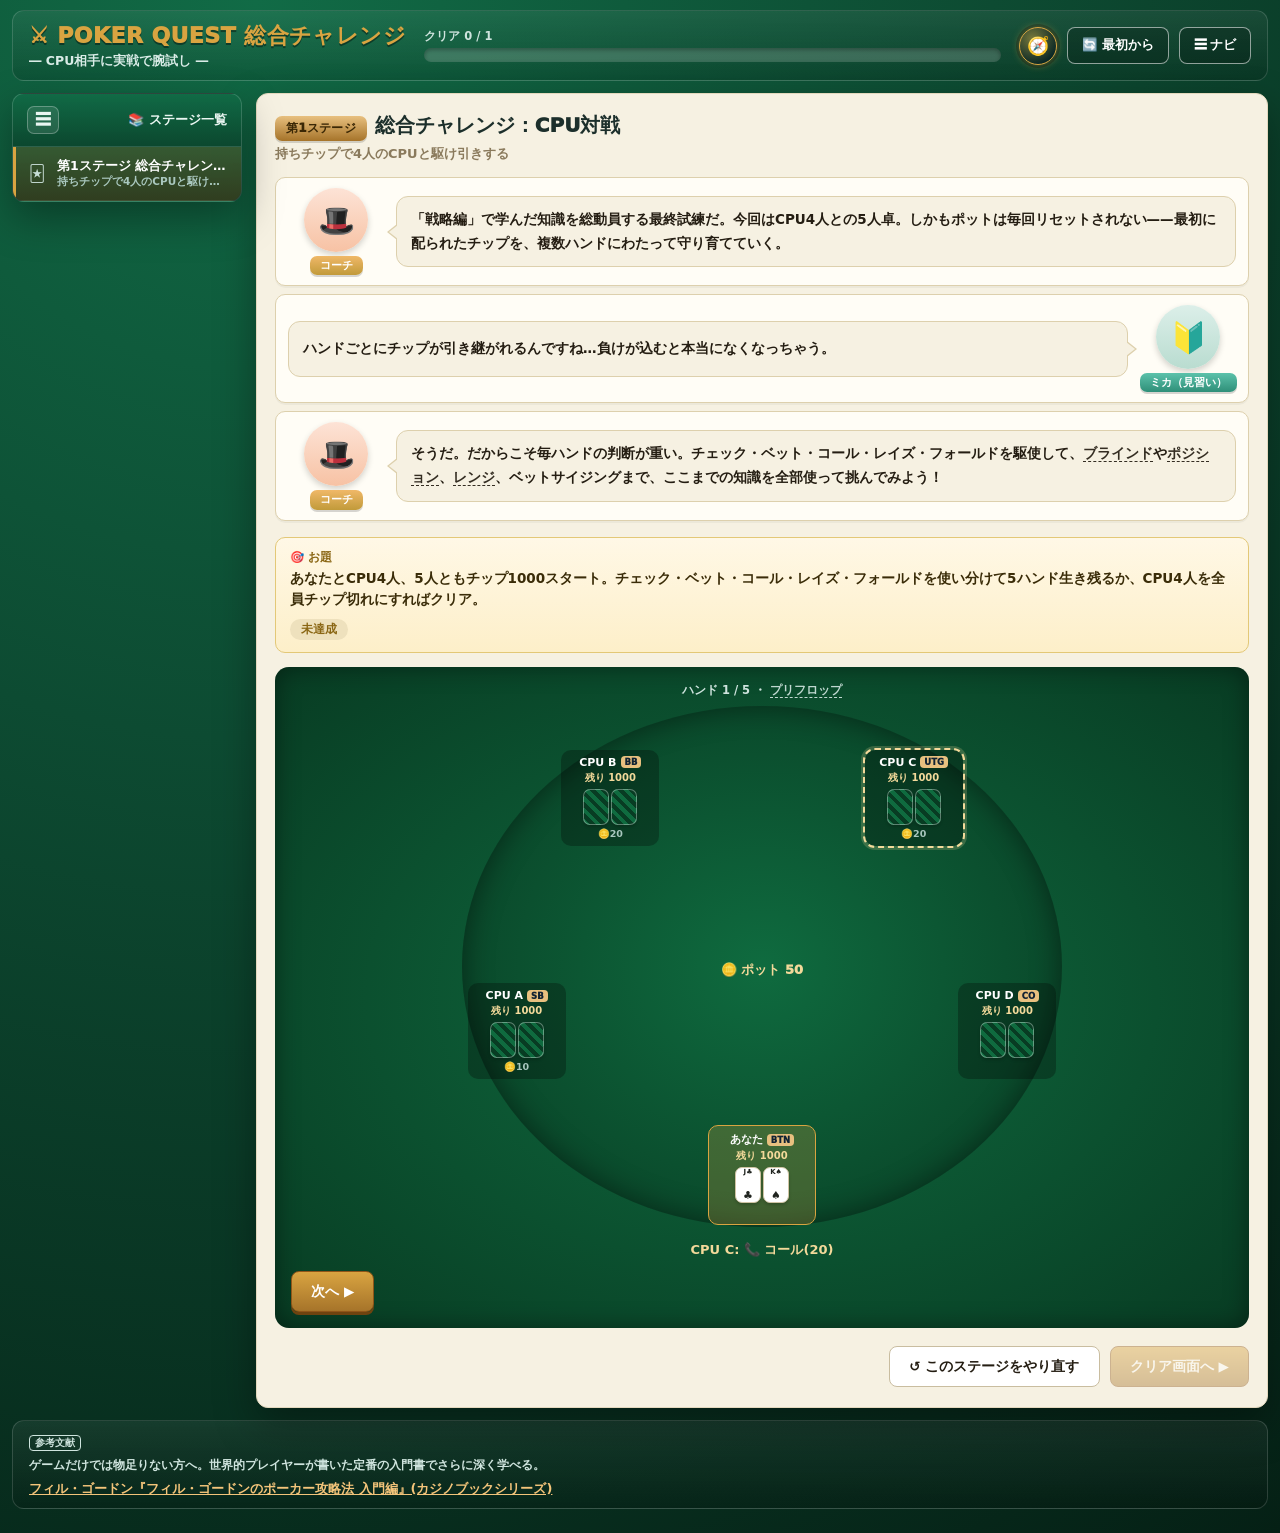
==== commit 0fb82abb: "fix: strategy/strategy.htmlをindex.htmlにリネームし、リンクを修正 命名ミスだったstrategy/strategy.htmlをstrategy/index.htm" ====
--- a/challenge/index.html
+++ b/challenge/index.html
@@ -1049,7 +1049,7 @@
       <h2>⚔️ 総合チャレンジ 制覇！</h2>
       <p>CPU4人との持ちチップ勝負を戦い抜いた。ベット・コール・レイズ・フォールドの駆け引き、ポジション、レンジ、ベットサイジングの数学——「戦略編」で学んだ知識を実戦で活かす感覚はつかめたかな？</p>
       <div class="choice-list" style="justify-content:center">
-        <a class="btn btn-primary" href="../strategy/strategy.html">📖 戦略編に戻る</a>
+        <a class="btn btn-primary" href="../strategy/">📖 戦略編に戻る</a>
         <a class="btn" href="../index.html">🗺️ ポーカークエスト目次へ</a>
         <button class="btn" id="btn-replay">↺ もう一度挑戦する</button>
       </div>
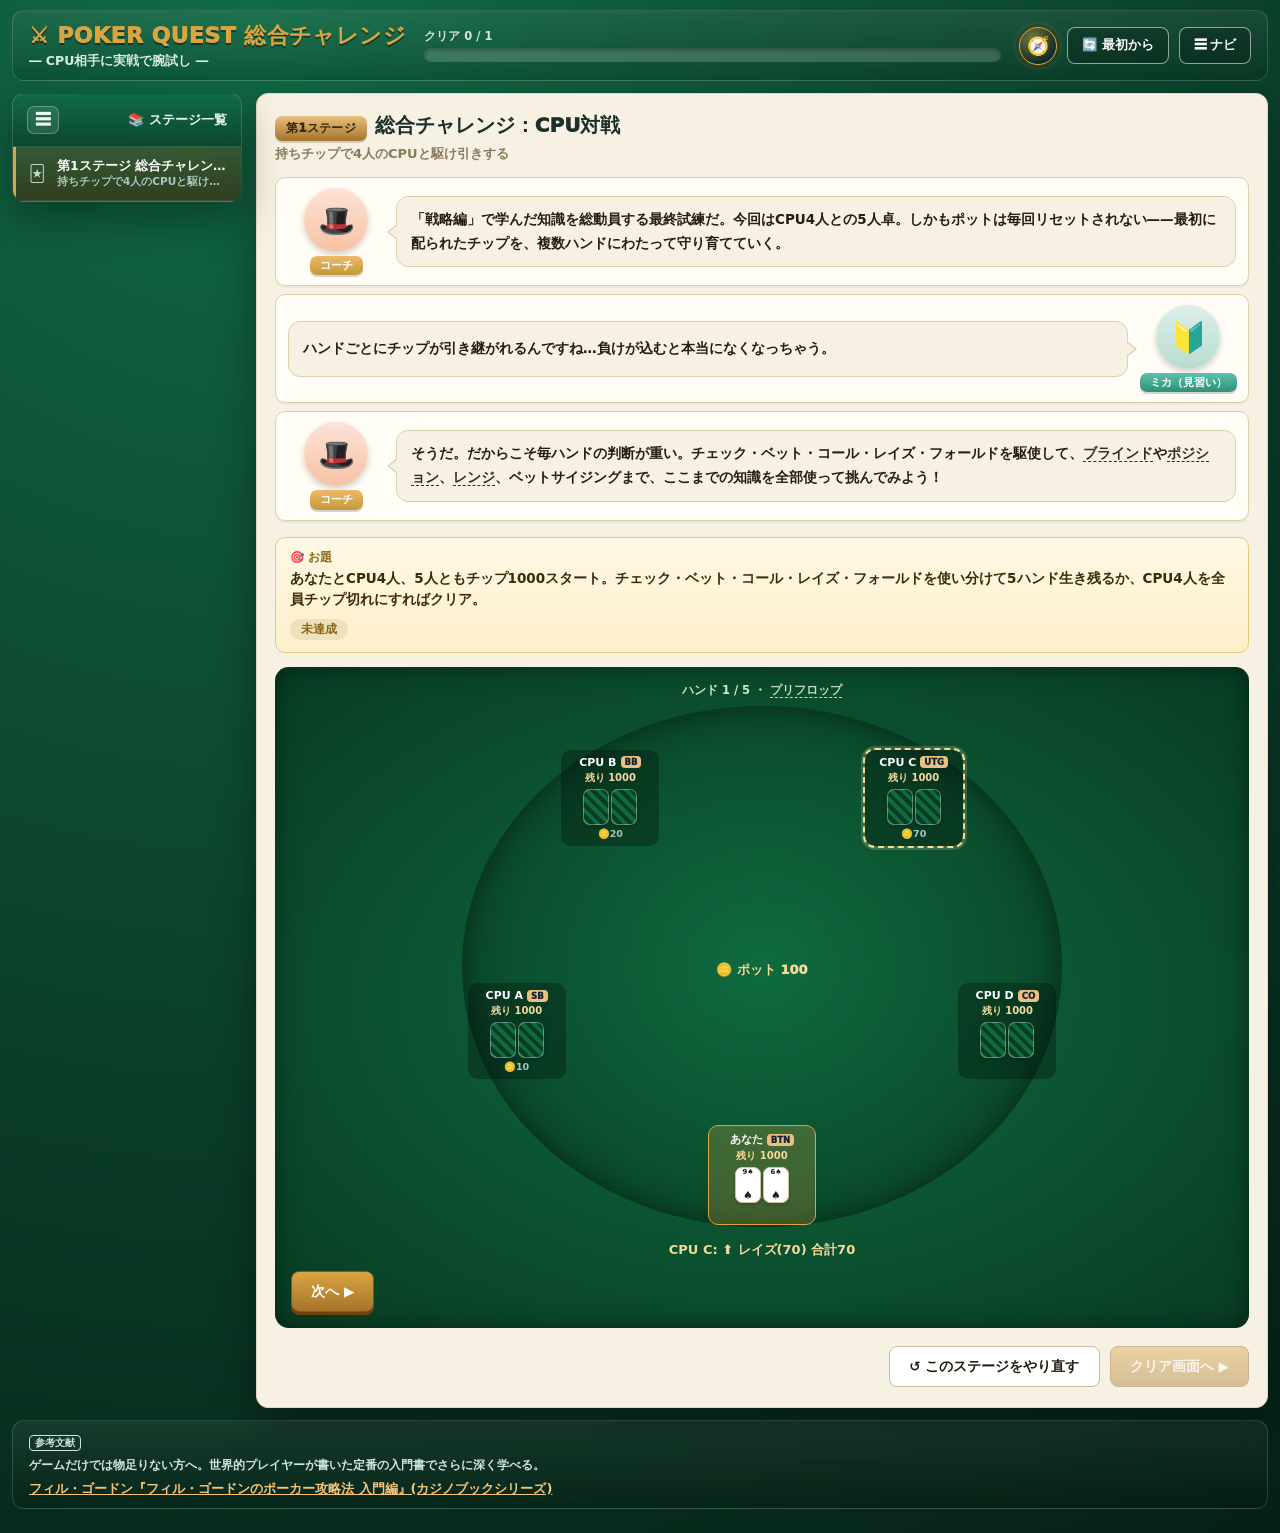
==== commit c2f0ddf1: "fix: クリア画面遷移時に画面上部へスクロールし直すようにする mountStage()にはwindow.scrollTo(top:0)があったが、showEnding()に 抜けていたため、「クリ" ====
--- a/challenge/index.html
+++ b/challenge/index.html
@@ -1063,6 +1063,7 @@
   });
   state.currentIndex = -1;
   renderSidebar();
+  window.scrollTo({top:0, behavior:'smooth'});
 }
 
 /* ---------- book recommendation ---------- */
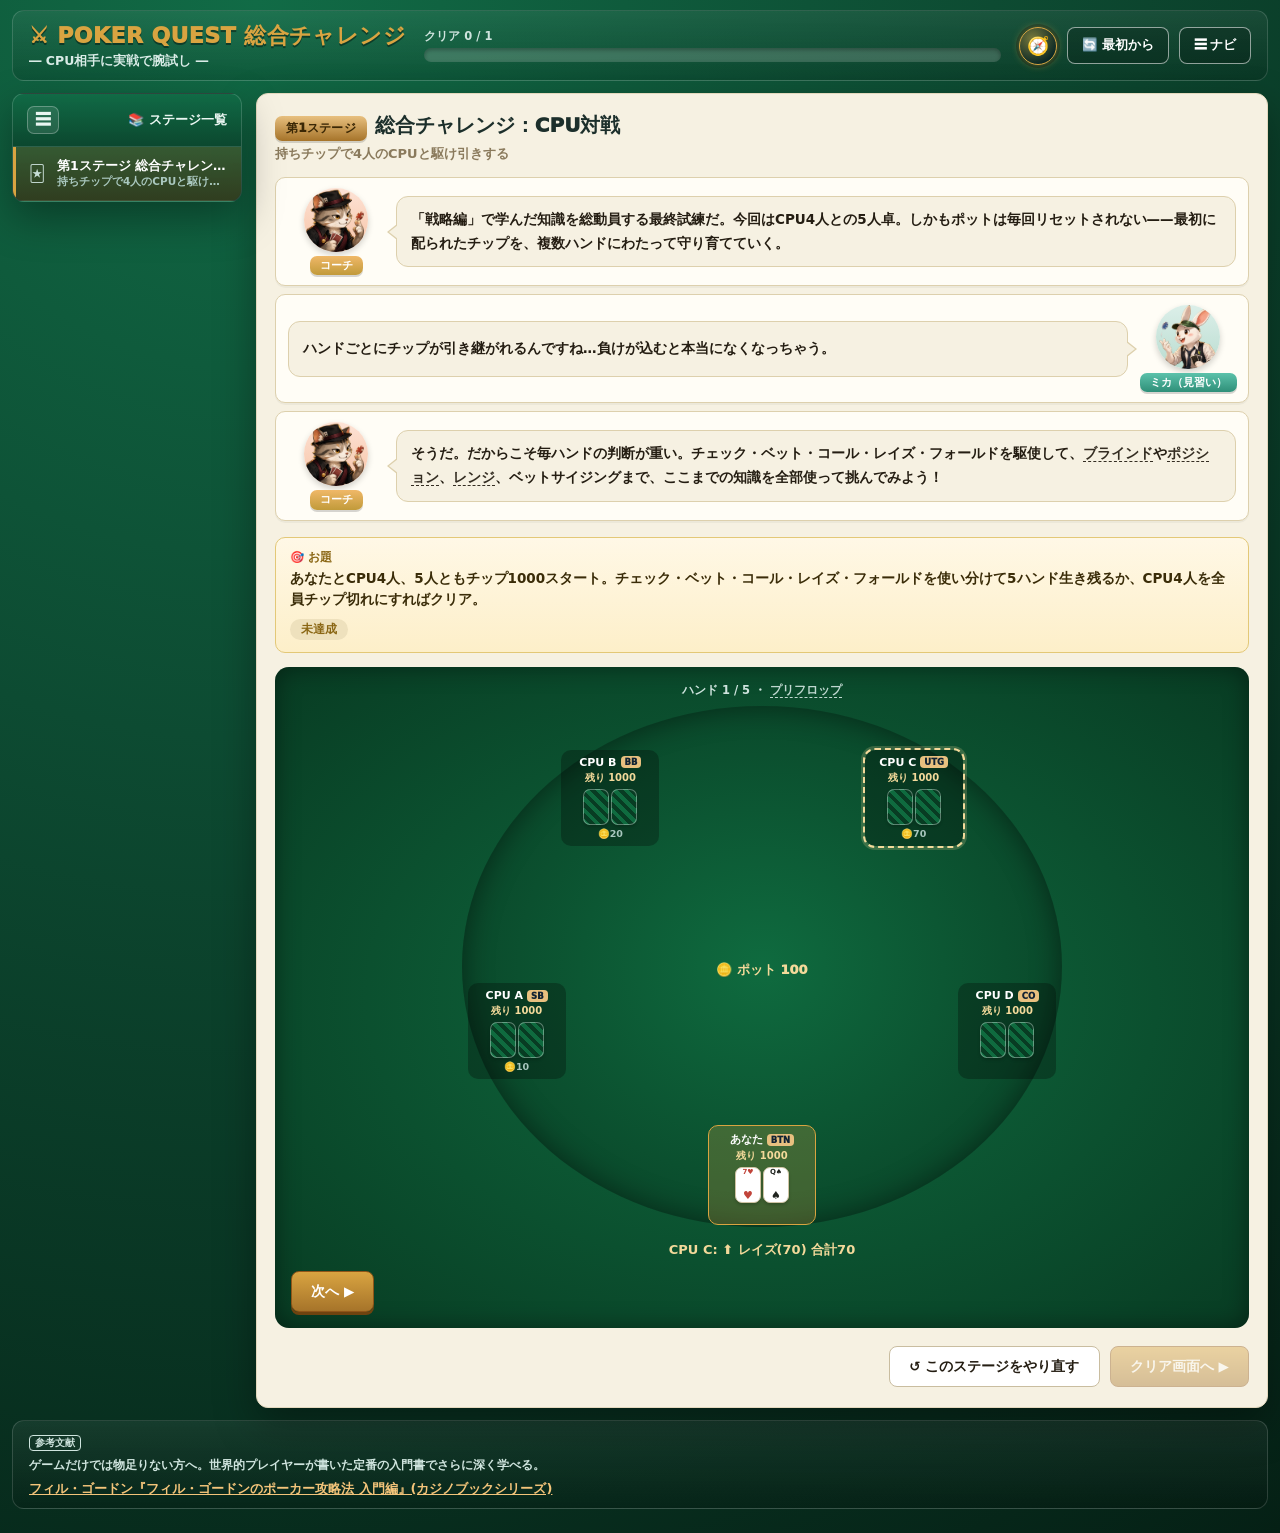
==== commit df766c95: "feat: 会話パートのコーチ/ミカのアバターを絵文字からイラストに変更 images/フォルダに用意されたcat.png(コーチ)・rabbit.png(ミカ)を追加し、 renderDialogu" ====
--- a/challenge/index.html
+++ b/challenge/index.html
@@ -126,9 +126,10 @@
 .dialog-row.right .dialog-character{order:2}
 .dialog-row.right .dialog-bubble{order:1}
 .dialog-character{display:flex;flex-direction:column;align-items:center;justify-content:center;gap:4px;min-width:0}
-.dialog-avatar{width:64px;height:64px;border-radius:50%;display:flex;align-items:center;justify-content:center;font-size:30px;box-shadow:0 3px 6px rgba(0,0,0,.18);flex-shrink:0}
+.dialog-avatar{width:64px;height:64px;border-radius:50%;display:flex;align-items:center;justify-content:center;font-size:30px;box-shadow:0 3px 6px rgba(0,0,0,.18);flex-shrink:0;overflow:hidden}
 .dialog-avatar.coach{background:linear-gradient(#fde3d6,#f7c2a4)}
 .dialog-avatar.stu{background:linear-gradient(#dcefe9,#b9dcd0)}
+.dialog-avatar img{width:100%;height:100%;object-fit:cover}
 .dialog-name{padding:3px 10px;border-radius:7px;color:#fff;font-weight:900;font-size:11px;line-height:1.2;box-shadow:0 2px 0 rgba(0,0,0,.16);white-space:nowrap;text-align:center}
 .dialog-name.coach{background:linear-gradient(#f0b868,#c19a3a)}
 .dialog-name.stu{background:linear-gradient(#5cc2ab,#2f8f78)}
@@ -492,10 +493,10 @@
 function renderDialogue(lines){
   return lines.map(l=>{
     const isStu = l.who === 'stu';
-    const icon = l.who==='coach' ? '🎩' : '🔰';
+    const img = l.who==='coach' ? '../images/cat.png' : '../images/rabbit.png';
     const name = l.who==='coach' ? 'コーチ' : 'ミカ（見習い）';
     return `<div class="dialog-row${isStu?' right':''}">
-      <div class="dialog-character"><div class="dialog-avatar ${l.who}">${icon}</div><div class="dialog-name ${l.who}">${name}</div></div>
+      <div class="dialog-character"><div class="dialog-avatar ${l.who}"><img src="${img}" alt="${name}"></div><div class="dialog-name ${l.who}">${name}</div></div>
       <div class="dialog-bubble">${l.text}</div>
     </div>`;
   }).join('');
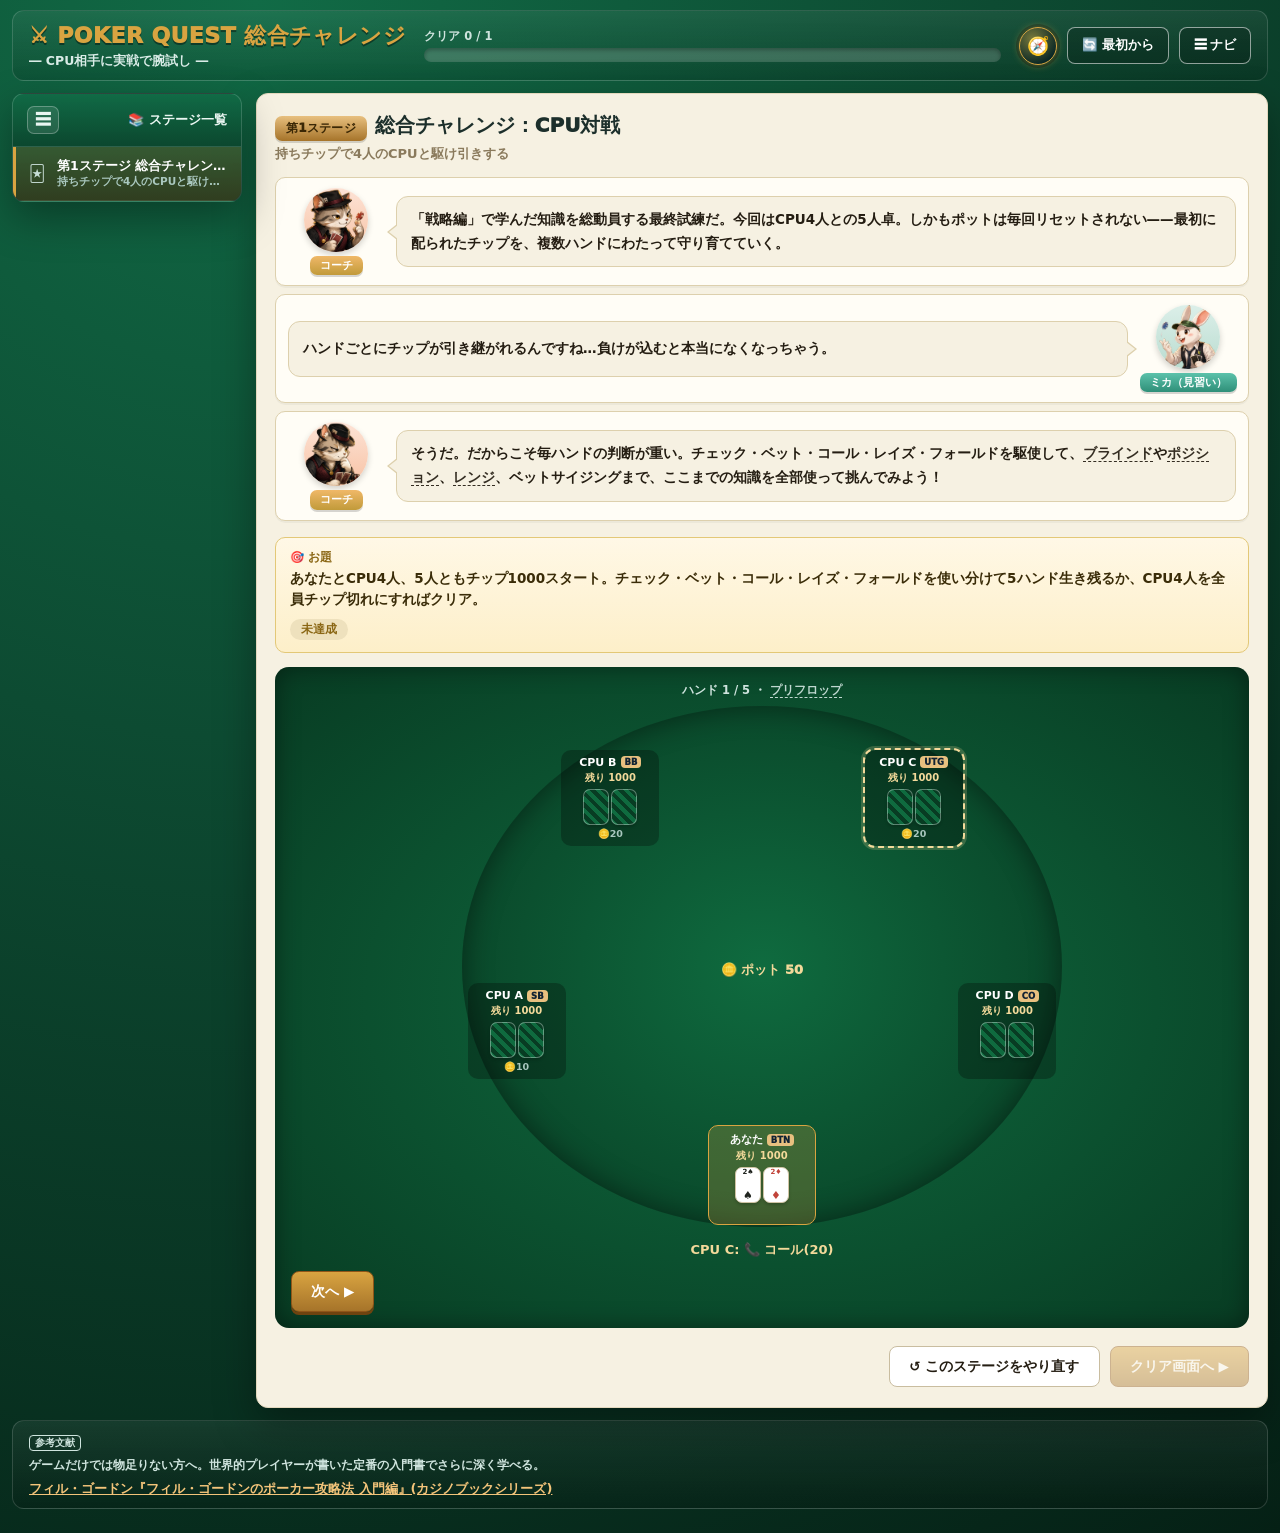
==== commit 4e6f0ef6: "feat: 会話アイコンに考え中ポーズ(catThink/rabbitThink)を織り交ぜる 各キャラクター(コーチ/ミカ)の発言回数をカウントし、奇数回目は通常 ポーズ、偶数回目は考え中ポーズを使" ====
--- a/challenge/index.html
+++ b/challenge/index.html
@@ -491,9 +491,12 @@
    dialogue renderer
    ===================================================================== */
 function renderDialogue(lines){
+  let coachTurn = 0, stuTurn = 0;
   return lines.map(l=>{
     const isStu = l.who === 'stu';
-    const img = l.who==='coach' ? '../images/cat.png' : '../images/rabbit.png';
+    let img;
+    if(l.who==='coach'){ img = (coachTurn++ % 2===0) ? '../images/cat.png' : '../images/catThink.png'; }
+    else { img = (stuTurn++ % 2===0) ? '../images/rabbit.png' : '../images/rabbitThink.png'; }
     const name = l.who==='coach' ? 'コーチ' : 'ミカ（見習い）';
     return `<div class="dialog-row${isStu?' right':''}">
       <div class="dialog-character"><div class="dialog-avatar ${l.who}"><img src="${img}" alt="${name}"></div><div class="dialog-name ${l.who}">${name}</div></div>
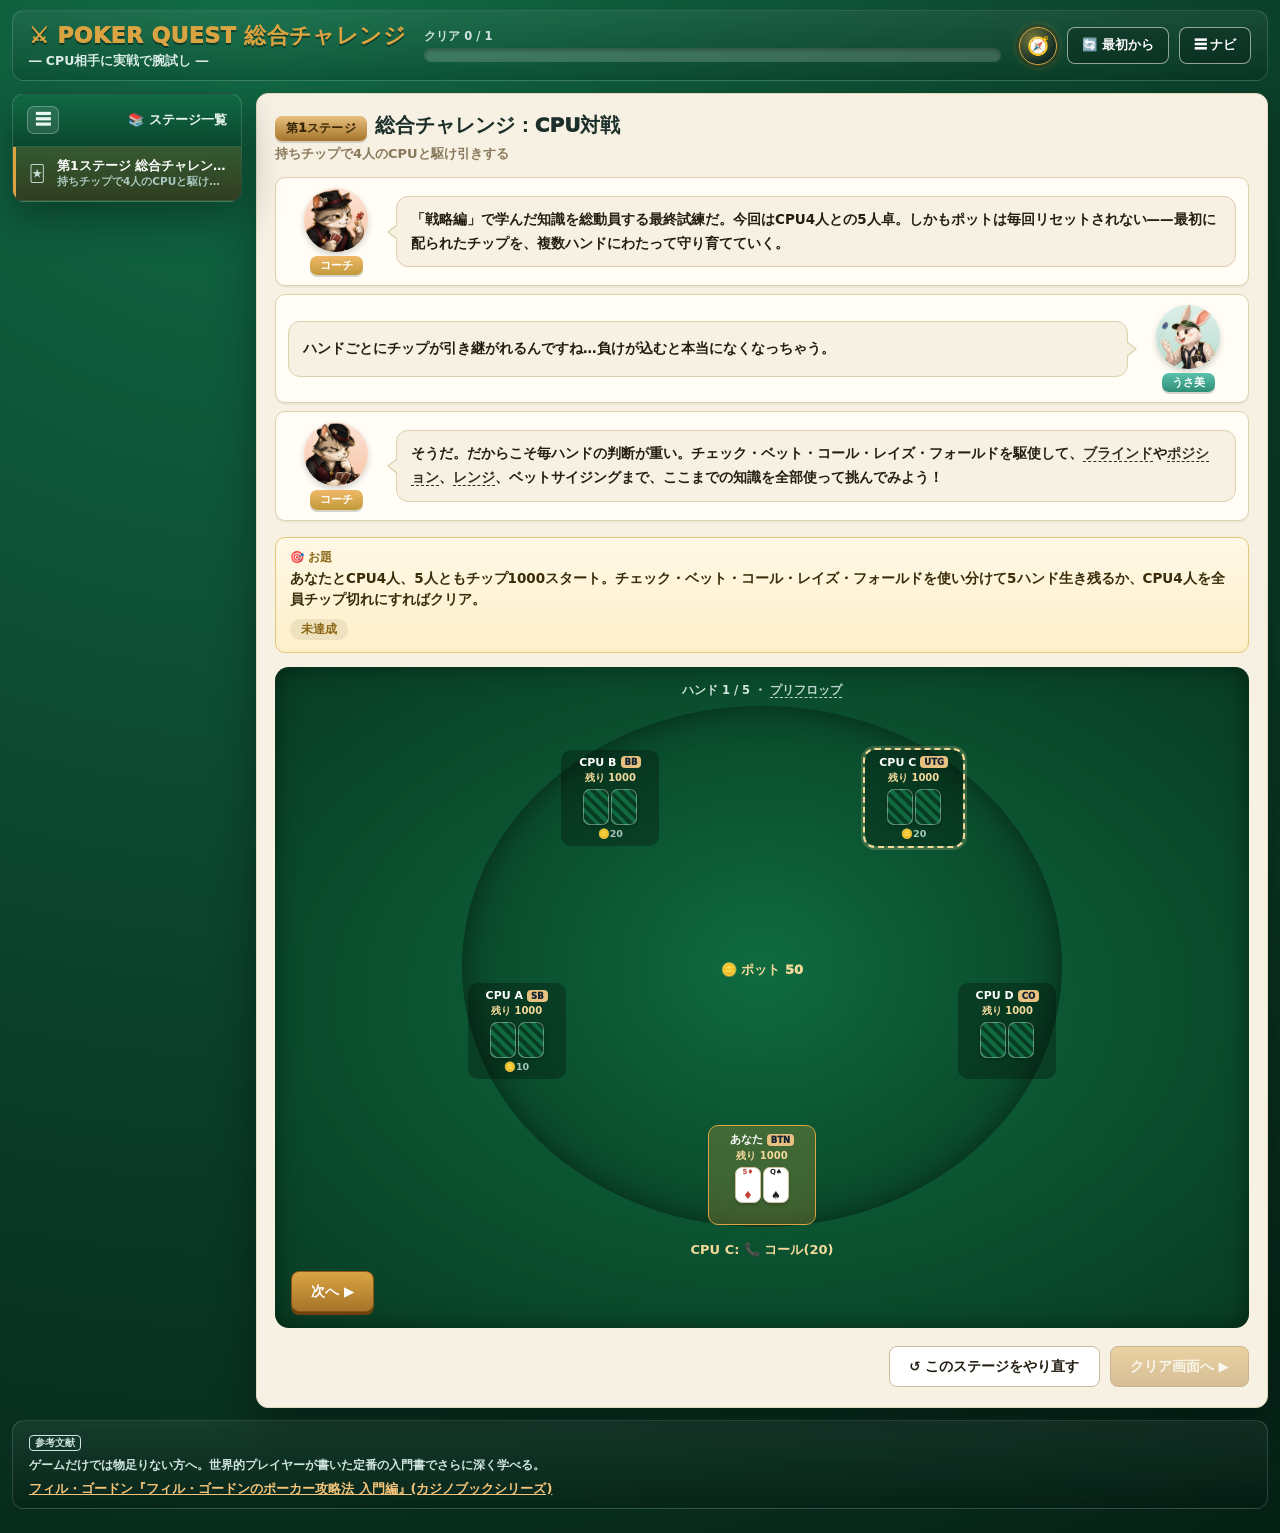
==== commit 12b028ed: "fix: 見習いキャラの名前を「ミカ（見習い）」から「うさ美」に変更 3ファイル共通のrenderDialogue()内の表示名を変更。" ====
--- a/challenge/index.html
+++ b/challenge/index.html
@@ -497,7 +497,7 @@
     let img;
     if(l.who==='coach'){ img = (coachTurn++ % 2===0) ? '../images/cat.png' : '../images/catThink.png'; }
     else { img = (stuTurn++ % 2===0) ? '../images/rabbit.png' : '../images/rabbitThink.png'; }
-    const name = l.who==='coach' ? 'コーチ' : 'ミカ（見習い）';
+    const name = l.who==='coach' ? 'コーチ' : 'うさ美';
     return `<div class="dialog-row${isStu?' right':''}">
       <div class="dialog-character"><div class="dialog-avatar ${l.who}"><img src="${img}" alt="${name}"></div><div class="dialog-name ${l.who}">${name}</div></div>
       <div class="dialog-bubble">${l.text}</div>
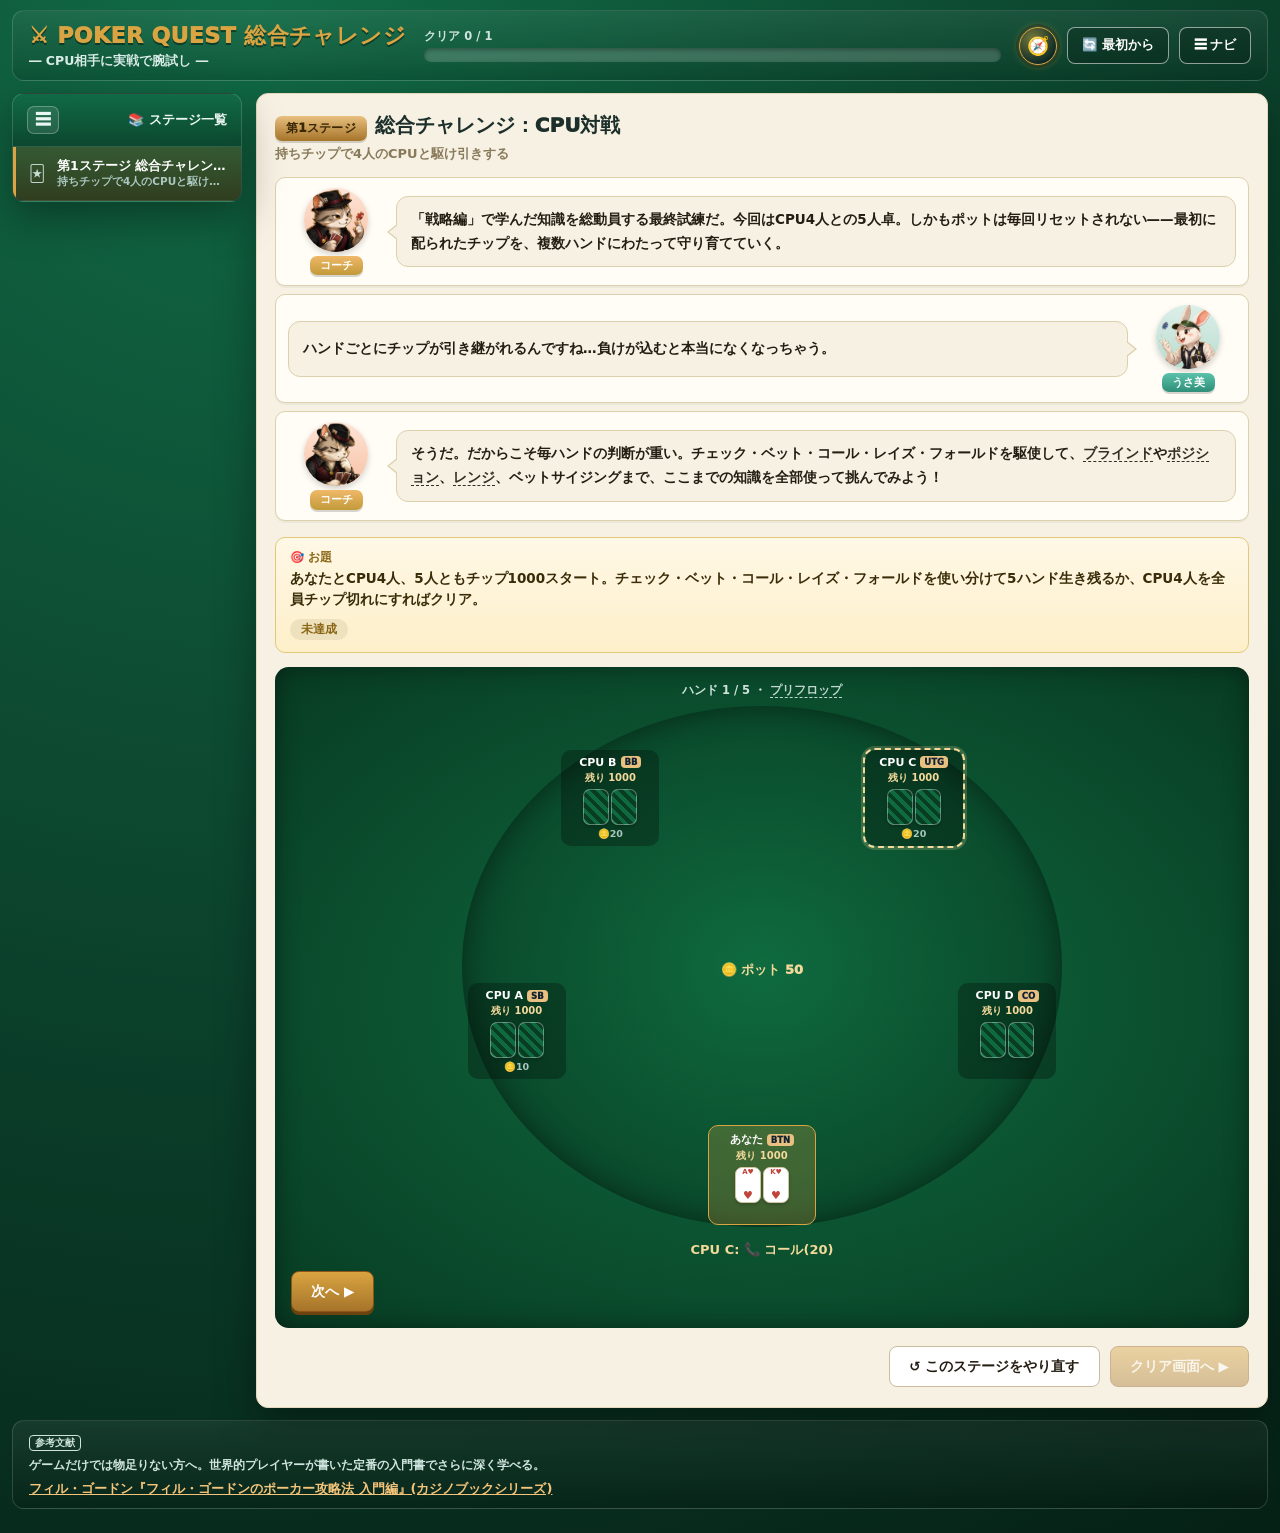
==== commit 23bf4dc6: "feat: チャレンジクリア画面のリンクを戦略編から世界大会ガイドに変更 総合チャレンジ制覇後の導線として、「📖 戦略編に戻る」ボタンを 「🏆 世界大会ガイドへ」(poker-worldchamp-g" ====
--- a/challenge/index.html
+++ b/challenge/index.html
@@ -1053,7 +1053,7 @@
       <h2>⚔️ 総合チャレンジ 制覇！</h2>
       <p>CPU4人との持ちチップ勝負を戦い抜いた。ベット・コール・レイズ・フォールドの駆け引き、ポジション、レンジ、ベットサイジングの数学——「戦略編」で学んだ知識を実戦で活かす感覚はつかめたかな？</p>
       <div class="choice-list" style="justify-content:center">
-        <a class="btn btn-primary" href="../strategy/">📖 戦略編に戻る</a>
+        <a class="btn btn-primary" href="https://ruglerugle.github.io/poker-worldchamp-guide/">🏆 世界大会ガイドへ</a>
         <a class="btn" href="../index.html">🗺️ ポーカークエスト目次へ</a>
         <button class="btn" id="btn-replay">↺ もう一度挑戦する</button>
       </div>
